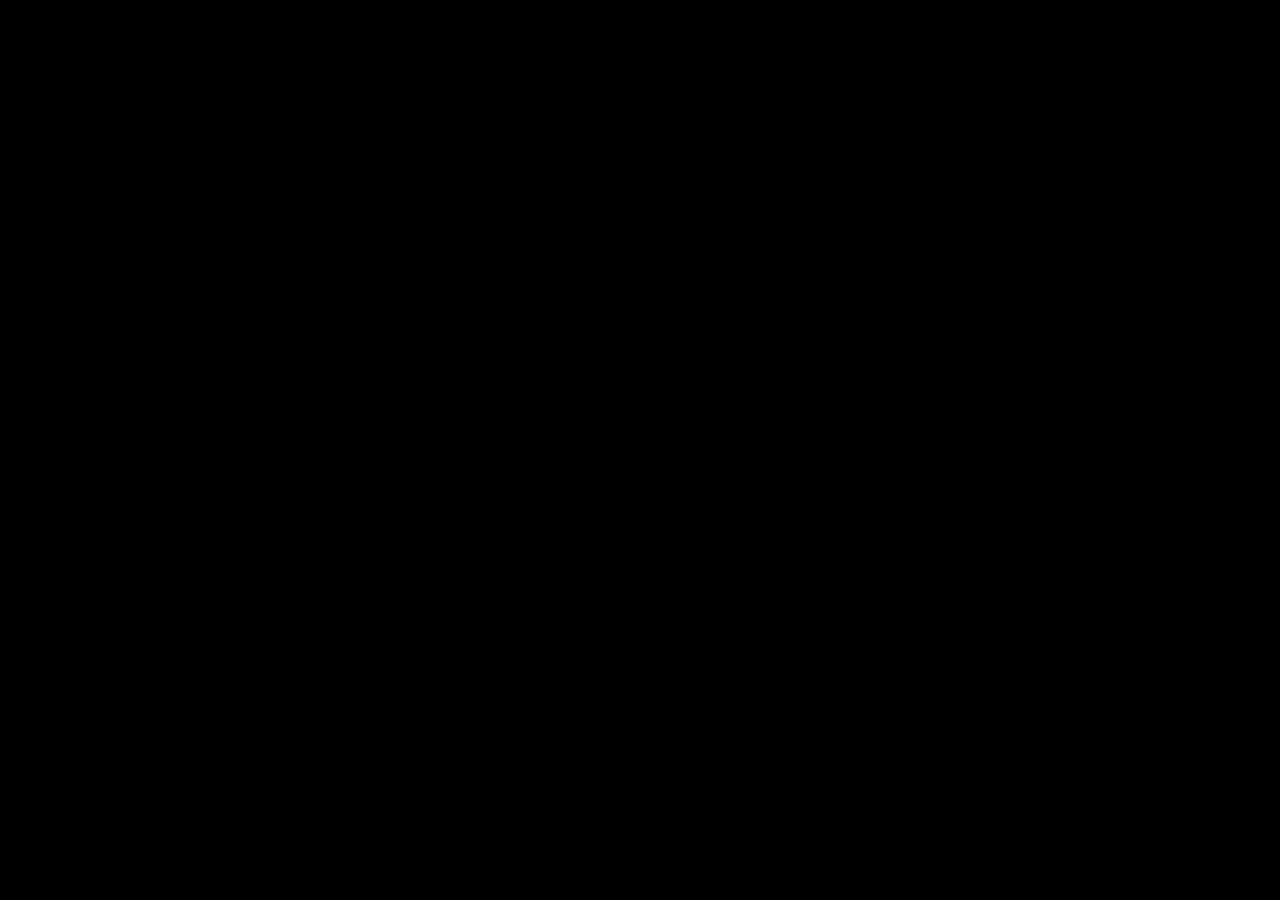
==== index.html @ f2674814 "added index html" ====
<html lang="en"><head>
<meta charset="utf-8">
<title>Lester</title>
<meta name="viewport" content="width=device-width, initial-scale=1.0">
<meta http-equiv="Content-Type" content="text/html;charset=utf-8">
<meta name="keywords" content="Lester Narvasta Ramirez, LSTR, Android, Google">
<meta name="description" content="Lester Narvasta Ramirez, LSTR, Android, Huahlabs.">
<meta name="language" content="es">
<meta name="news_keywords" content="Lester Narvasta Ramirez, LSTR, Android, HuahLabs">
<meta name="robots" content="index,follow">
<meta name="googlebot" content="index, follow">
<meta name="organization" content="Lester Narvasta">
<meta name="author" content="Lester Narvasta Ramirez">
<meta name="locality" content="Huacho, Peru">

<link href="https://fonts.googleapis.com/css?family=Roboto:300,400,700" rel="stylesheet">
<style>
  body {
    margin: 0;            /* Reset default margin */
    background-color: black;
  }
  iframe {
      display: block;       /* iframes are inline by default */
      background: #000;
      border: none;         /* Reset default border */
      height: 100vh;        /* Viewport-relative units */
      width: 100vw;
  }

  .text {
    font-family: 'Roboto', sans-serif;
    font-weight: 500;
    text-align: center;
    color: white;
    background-color: black;
  }

  @media screen and (min-width: 601px) {
    .text-100 {
      font-size: 150px;
    }
    #welcome {
      height: 100vh;
      width: 100vw;
    }
  }

/* If the screen size is 600px wide or less, set the font-size of <div> to 30px */
@media screen and (max-width: 600px) {
  .text-100 {
      font-size: 50px;
  }
  #welcome {
      height: 100vh;
      width: 100vw;
      line-height: 25vw;
  }
}
</style>
</head>
<body>
  <div id="welcome" class="text text-100" style="display: none;">
        <br>
        WELCOME
        <br><br>
        Play the video<br>and enjoy.
        <br><br>
  </div>

  <iframe src="https://www.youtube.com/embed/P7d1H83IcjE?autoplay=1" allow="accelerometer; autoplay; encrypted-media; gyroscope; picture-in-picture" allowfullscreen="allowfullscreen" mozallowfullscreen="mozallowfullscreen" msallowfullscreen="msallowfullscreen" oallowfullscreen="oallowfullscreen" webkitallowfullscreen="webkitallowfullscreen"></iframe>



<!-- javascript
    ================================================== -->
<!-- Placed at the end of the document so the pages load faster -->
<script src="https://ajax.googleapis.com/ajax/libs/jquery/2.1.1/jquery.min.js"></script>
<script>
    $(document).ready(function() {
       window.setTimeout("fadeMyDiv();", 3000); //call fade in 3 seconds
     }
    )

    function fadeMyDiv() {
       $("#welcome").fadeOut('slow');
    }
  </script>

</body></html>
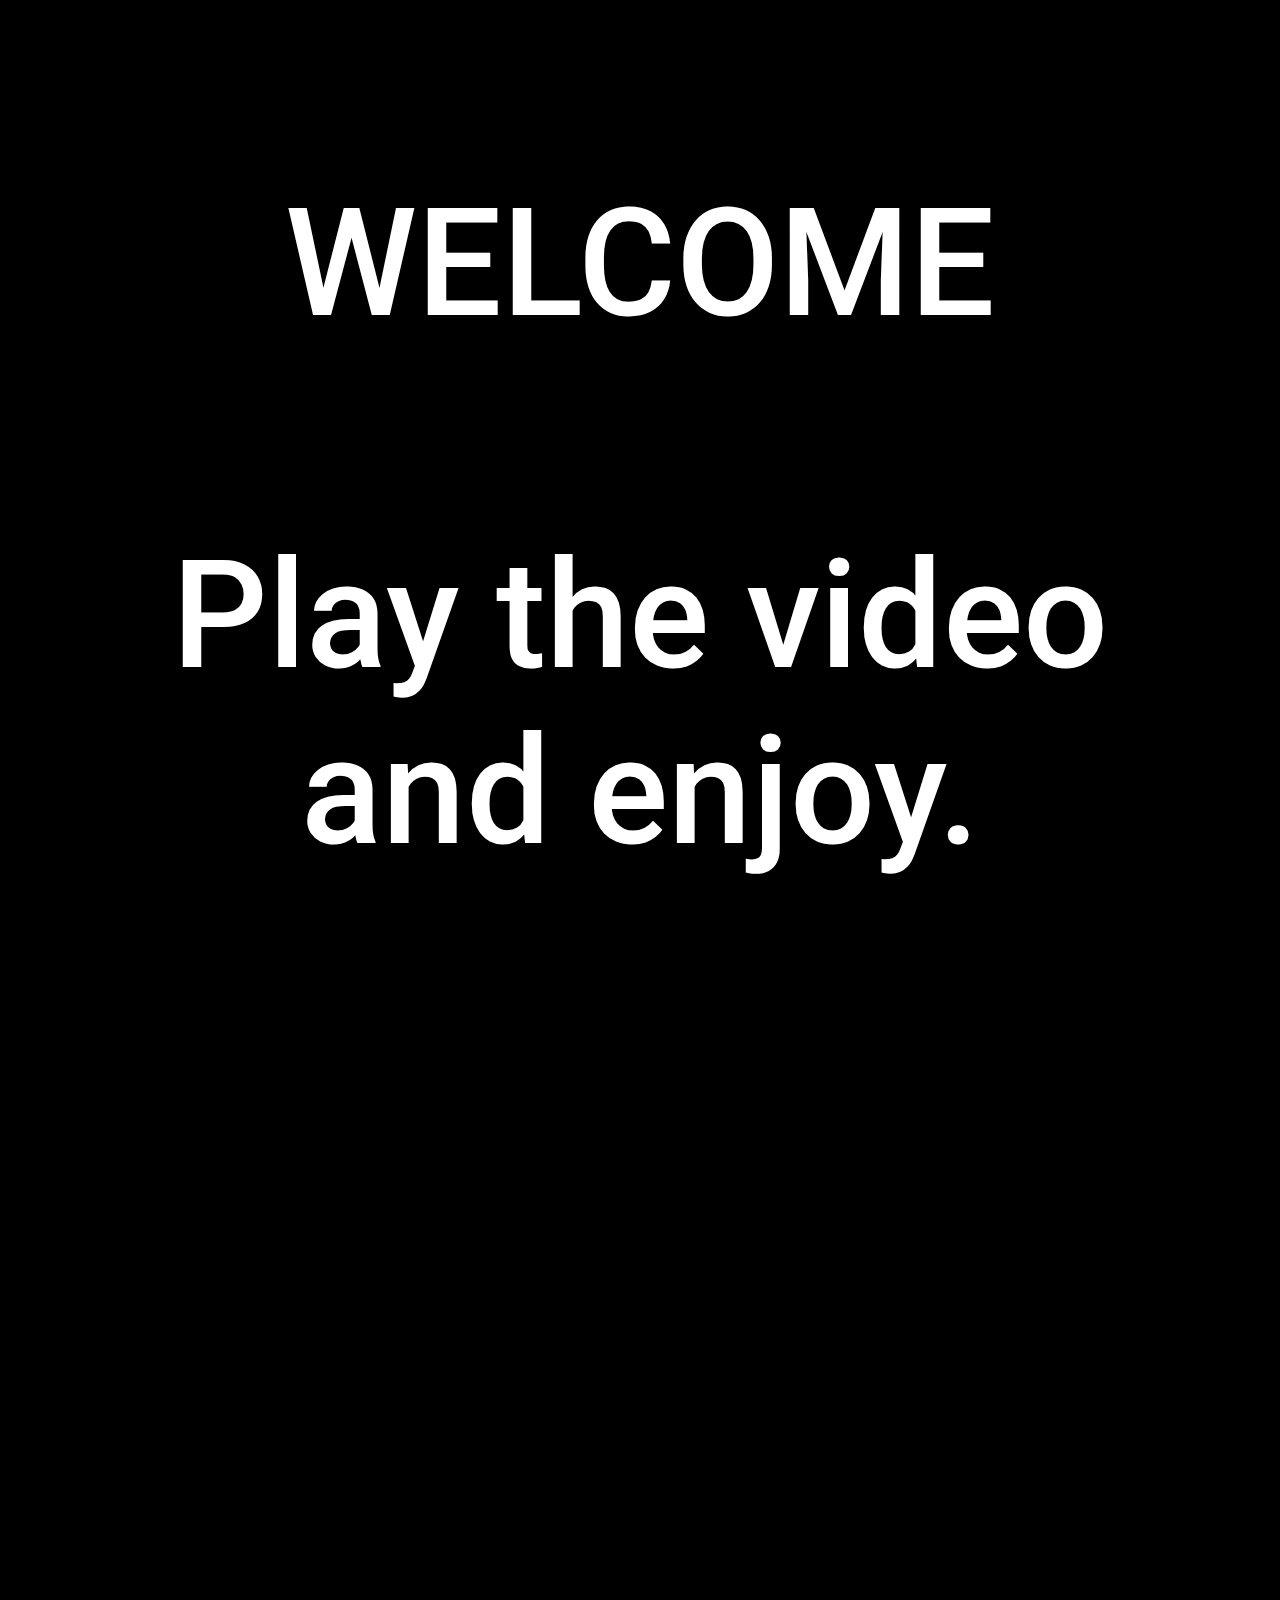
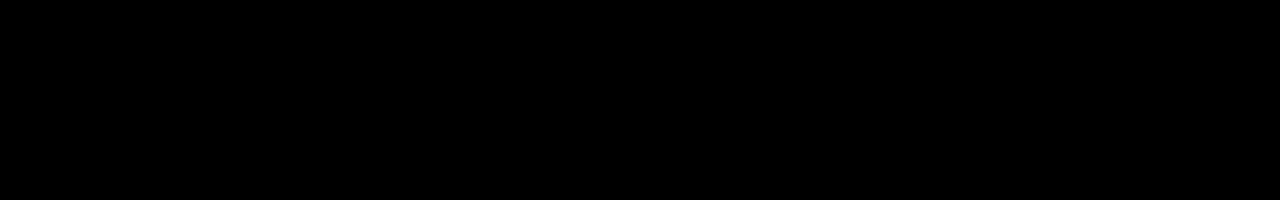
==== commit 97dd414d: "update index" ====
--- a/index.html
+++ b/index.html
@@ -1,7 +1,9 @@
-<html lang="en"><head>
+<!DOCTYPE html>
+<html lang="en">
+<head>
 <meta charset="utf-8">
 <title>Lester</title>
-<meta name="viewport" content="width=device-width, initial-scale=1.0">
+<meta name="viewport" content="width=device-width, initial-scale=1.0" />
 <meta http-equiv="Content-Type" content="text/html;charset=utf-8">
 <meta name="keywords" content="Lester Narvasta Ramirez, LSTR, Android, Google">
 <meta name="description" content="Lester Narvasta Ramirez, LSTR, Android, Huahlabs.">
@@ -59,7 +61,7 @@
 </style>
 </head>
 <body>
-  <div id="welcome" class="text text-100" style="display: none;">
+  <div id="welcome" class="text text-100">
         <br>
         WELCOME
         <br><br>
@@ -67,7 +69,13 @@
         <br><br>
   </div>
 
-  <iframe src="https://www.youtube.com/embed/P7d1H83IcjE?autoplay=1" allow="accelerometer; autoplay; encrypted-media; gyroscope; picture-in-picture" allowfullscreen="allowfullscreen" mozallowfullscreen="mozallowfullscreen" msallowfullscreen="msallowfullscreen" oallowfullscreen="oallowfullscreen" webkitallowfullscreen="webkitallowfullscreen"></iframe>
+  <iframe src="https://www.youtube.com/embed/P7d1H83IcjE?autoplay=1" 
+          allow="accelerometer; autoplay; encrypted-media; gyroscope; picture-in-picture" 
+          allowfullscreen="allowfullscreen" 
+          mozallowfullscreen="mozallowfullscreen" 
+          msallowfullscreen="msallowfullscreen" 
+          oallowfullscreen="oallowfullscreen" 
+          webkitallowfullscreen="webkitallowfullscreen"></iframe>
 
 
 
@@ -85,5 +93,5 @@
        $("#welcome").fadeOut('slow');
     }
   </script>
-
-</body></html>+</body>
+</html>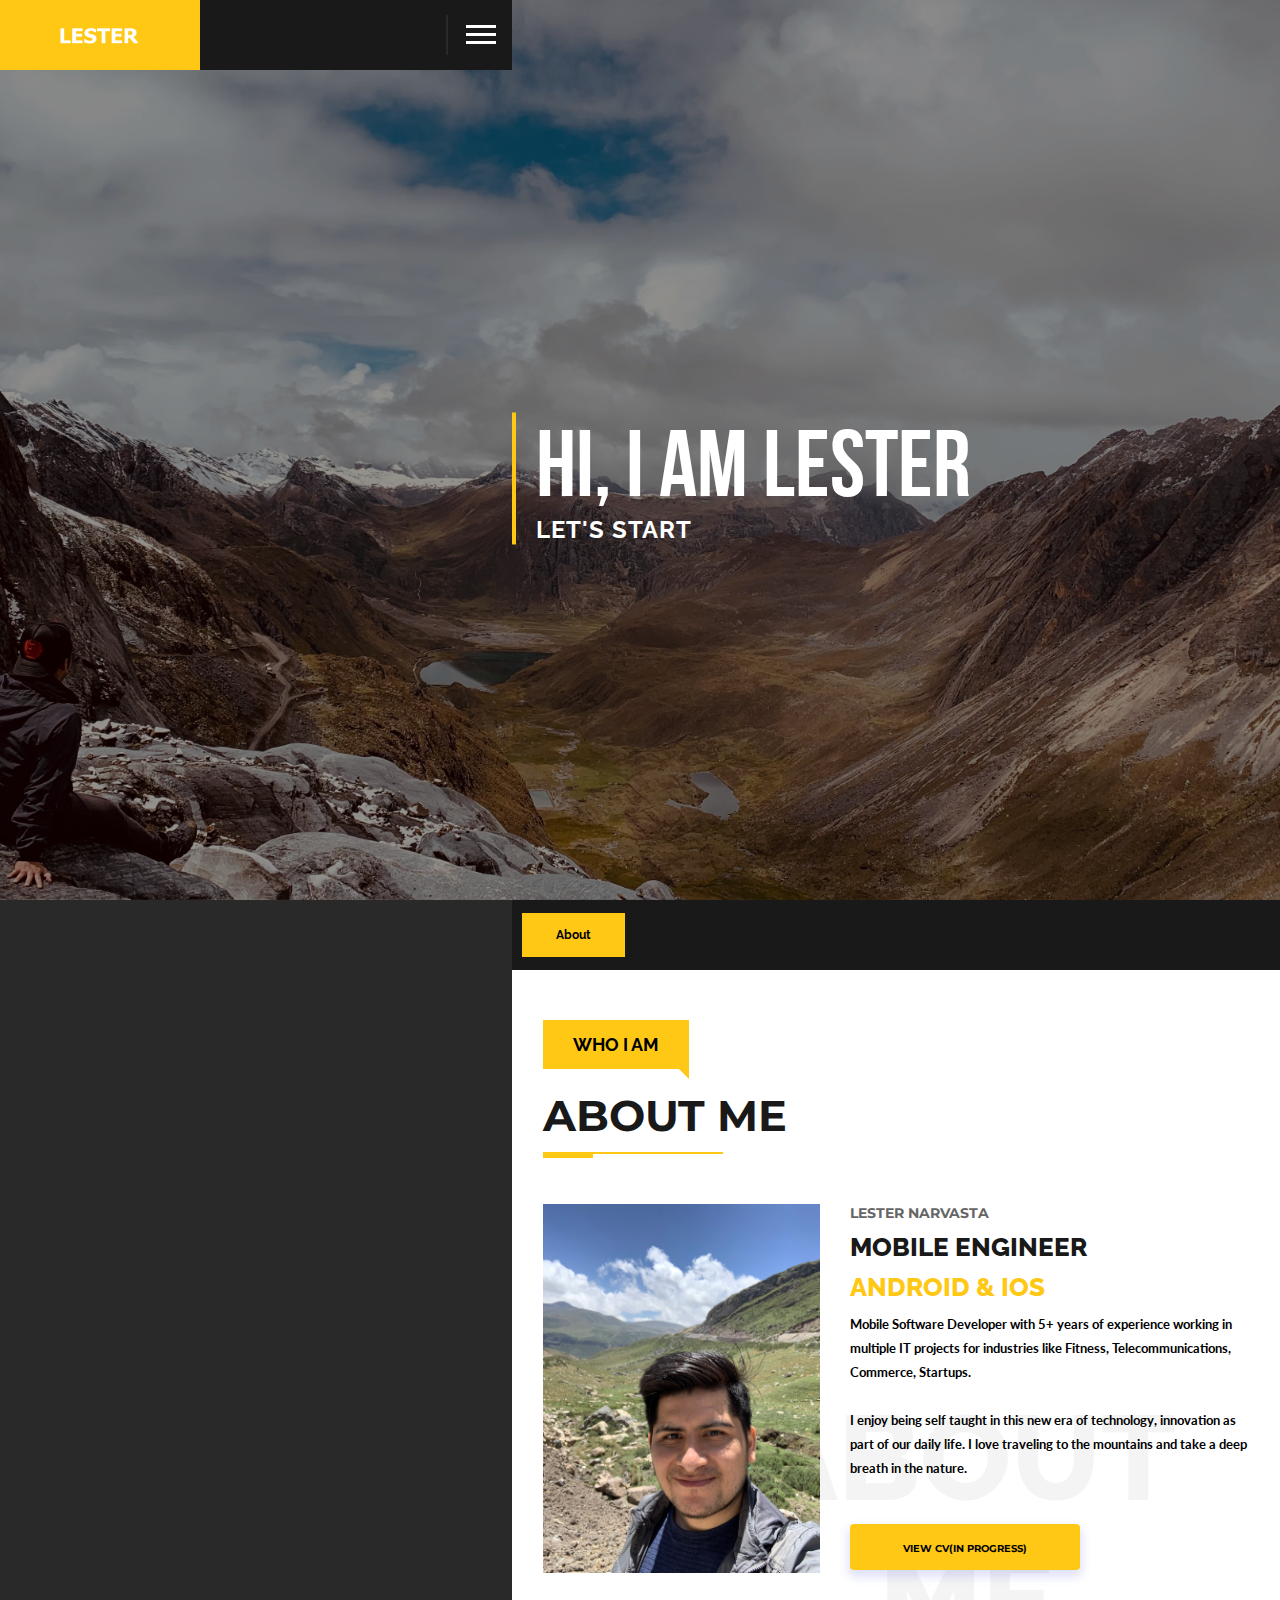
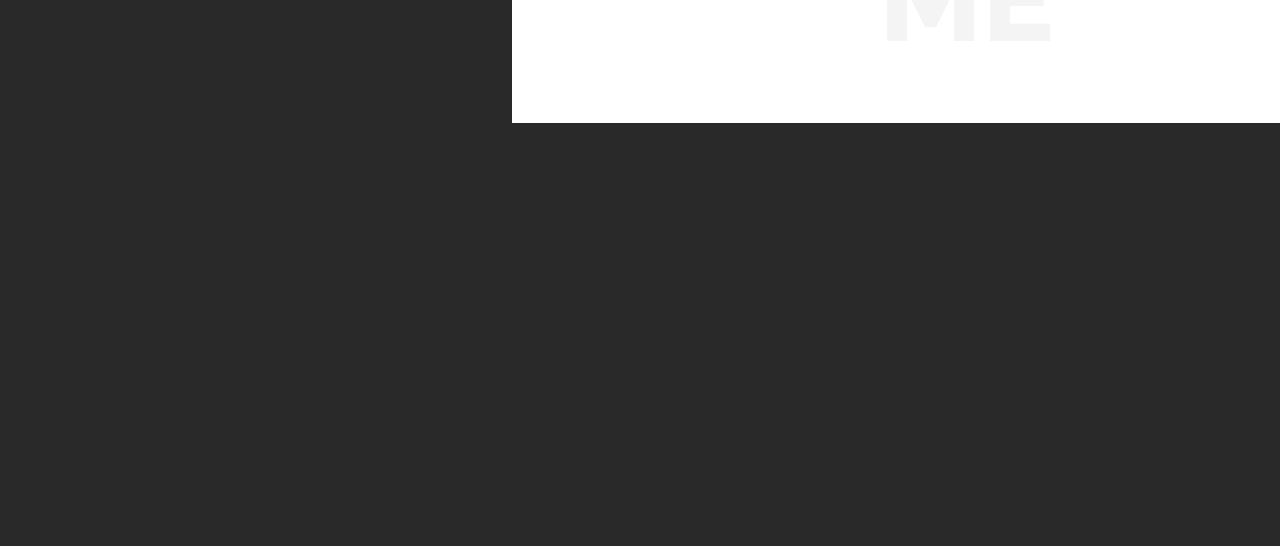
==== commit 4ca00579: "publish a basuc page" ====
--- a/index.html
+++ b/index.html
@@ -1,97 +1,258 @@
 <!DOCTYPE html>
-<html lang="en">
-<head>
-<meta charset="utf-8">
-<title>Lester</title>
-<meta name="viewport" content="width=device-width, initial-scale=1.0" />
-<meta http-equiv="Content-Type" content="text/html;charset=utf-8">
-<meta name="keywords" content="Lester Narvasta Ramirez, LSTR, Android, Google">
-<meta name="description" content="Lester Narvasta Ramirez, LSTR, Android, Huahlabs.">
-<meta name="language" content="es">
-<meta name="news_keywords" content="Lester Narvasta Ramirez, LSTR, Android, HuahLabs">
-<meta name="robots" content="index,follow">
-<meta name="googlebot" content="index, follow">
-<meta name="organization" content="Lester Narvasta">
-<meta name="author" content="Lester Narvasta Ramirez">
-<meta name="locality" content="Huacho, Peru">
+<html lang="en" class="js csstransitions skrollr skrollr-desktop"><head><meta http-equiv="Content-Type" content="text/html; charset=UTF-8">
+        <!--=============== basic  ===============-->
+        
+        <title>.::. Welcome | Lester Narvasta Ramirez</title>
+        <meta name="viewport" content="width=device-width, initial-scale=1.0, minimum-scale=1.0, maximum-scale=1.0, user-scalable=no">
+        <meta name="robots" content="index, follow">
+        <meta name="keywords" content="Lester Narvasta, lesternr, lester, Lester Android, Lester iOS, Lester, Narvasta, UNJFSC, Huacho, LSTR">
+        <meta name="description" content="">
+        <!--=============== css  ===============-->	
+        <link type="text/css" rel="stylesheet" href="./res/reset.css">
+        <link type="text/css" rel="stylesheet" href="./res/plugins.css">
+        <link type="text/css" rel="stylesheet" href="./res/style.css">
+        <link type="text/css" rel="stylesheet" href="./res/color.css">
+        <!--=============== favicons ===============-->
+    </head>
+    <body style="">
+        <!--================= loader start ================-->
+        <div class="loader-holder">
+            <div class="loader-inner loader-vis">
+                <div class="loader" style="display: none;"></div>
+            </div>
+        </div>
+        <!-- loader end -->
+        <!--================= main start ================-->
+        <div id="main" style="opacity: 1;">
+            <!--=============== header ===============-->	
+            <header>
+                <div class="logo-holder"><a href="./index.html"><img src="./res/logo.png" class="respimg" alt=""></a></div>
+                <div class="nav-button">
+                    <span class="nos"></span>
+                    <span class="ncs"></span>
+                    <span class="nbs"></span>
+                </div>
+            </header>
+            <!-- header  end -->
+            <!--=============== wrapper ===============-->	
+            <div id="wrapper">
+                <!--=============== content-holder ===============-->	
+                <div class="content-holder">
+                    <!--=============== navigation ===============-->
+                    <div class="nav-inner isDown">
+                        <div class="nav-decor nav-decor-tl"></div>
+                        <div class="nav-decor nav-decor-br"></div>
+                        <div class="overlay"></div>
+                        <nav style="margin-top: -97.5px;">
+                            <ul>
+                                <li class="subnav">
+                                    <a href="#" class="curpage">Home<i class="fa fa-angle-double-down subnavicon"></i></a>
+                                    <!-- General menu scroll navigation -->
+                                    <ul>
+                                        <li>
+                                            <a href="#sec1" class="custom-scroll-link">About me<i class="fa fa-angle-double-down subnavicon"></i></a>
+                                        </li>
+                                        <!-- TODO Restore this -->
+                                        <!-- <li>
+                                            <a href="#sec2" class="custom-scroll-link">Resume<i class="fa fa-angle-double-down subnavicon"></i></a>
+                                        </li>
+                                        <li>
+                                            <a href="#sec3" class="custom-scroll-link">Services<i class="fa fa-angle-double-down subnavicon"></i></a>
+                                        </li>
+                                        <li>
+                                            <a href="#sec4" class="custom-scroll-link">Skills<i class="fa fa-angle-double-down subnavicon"></i></a>
+                                        </li>
+                                        <li>
+                                            <a href="#sec5" class="custom-scroll-link">Clients<i class="fa fa-angle-double-down subnavicon"></i></a>
+                                        </li> -->
+                                    </ul>
+                                </li>
+                                <!-- <li><a href="#">Work</a></li> -->
+                                <li class="subnav">
+                                    <ul>
+                                        <li>
+                                            <a href="https://www.linkedin.com/in/lester-narvasta-ramirez/">LinkedIn<i class="fa fa-angle-double-down subnavicon"></i></a>
+                                        </li>
+                                        <li>
+                                            <a href="https://github.com/LSTR">GitHub<i class="fa fa-angle-double-down subnavicon"></i></a>
+                                        </li>
+                                        <li>
+                                            <a href="https://twitter.com/LesterNarvasta">Twitter<i class="fa fa-angle-double-down subnavicon"></i></a>
+                                        </li>
+                                    </ul>
+                                    <a href="#">Pages<i class="fa fa-angle-double-down subnavicon"></i></a>
+                                </li>
+                            </ul>
+                        </nav>
+                    </div>
+                    <!-- navigation  end -->
+                    <!--=============== hero-wrapper ===============-->
+                    <div class="hero-wrapper viselem" style="opacity: 1;">
+                        <div class="section-parallax skrollable skrollable-between" data-top-bottom="transform: translateY(450px);" data-bottom-top="transform: translateY(-450px);" style="transform: translateY(-0.244965px);">
+                            <div class="media-container">
+                                <div class="bg" style="background-image:url(images/bg/5.jpg)"></div>
+                                <div class="overlay"></div>
+                            </div>
+                            <div class="hero-title">
+                                <div class="hero-wrap skrollable skrollable-between" data-top-bottom="transform: translateY(-150px);" data-bottom-top="transform: translateY(150px);" style="transform: translateY(5.57674px);">
+                                    <h3>Hi, I am Lester</h3>
+                                    <div class="clearfix"></div>
+                                    <h4><a href="#" class="custom-scroll-link">Let's start</a></h4>
+                                </div>
+                            </div>
+                        </div>
+                    </div>
+                    <!-- hero-wrapper  end -->
+                    <!--=============== fixed-column ===============-->	
+                    <div class="fixed-column viselem" style="opacity: 1;">
+                        <!-- animation background -->
+                        <div class="bg-wrapper">
+                            <div class="bg bg-scroll" style="background-image: url(&quot;images/bg/long/6.jpg&quot;);"></div>
+                            <div class="overlay"></div>
+                            <div class="bg-title"><span>about me</span></div>
+                        </div>
+                    </div>
+                    <!-- fixed-column end -->
+                    <!--=============== wrapper-inner  ===============-->
+                    <div class="wrapper-inner home-wrap viselem" style="opacity: 1;">
+                        <!-- scroll page navigation -->
+                        <div class="scroll-nav-holder" style="z-index: 1000;">
+                            <nav class="scroll-nav">
+                                <ul>
+                                    <li><a class="scroll-link fbgs act-link" href="#sec1" data-bgscr="images/bg/long/6.jpg" data-bgtex="about me"><span>About</span></a></li>
+                                    <!-- <li><a class="scroll-link" href="#sec2" data-bgscr="images/bg/long/12.jpg" data-bgtex="my resume"><span>Resume</span></a></li> -->
+                                    <!-- <li><a class="scroll-link" href="#sec3" data-bgscr="images/bg/long/7.jpg" data-bgtex="my services"><span>Services</span></a></li> -->
+                                    <!-- <li><a class="scroll-link" href="#sec4" data-bgscr="images/bg/long/8.jpg" data-bgtex="my skills"><span>Skills</span></a></li> -->
+                                    <!-- <li><a class="scroll-link" href="#sec5" data-bgscr="images/bg/long/9.jpg" data-bgtex="my clients"><span>Clients</span></a></li> -->
+                                </ul>
+                            </nav>
+                        </div><div></div>
+                        <!-- scroll page navigation end -->
+                        <!--=============== content ===============-->	
+                        <div class="content">
+                            <!-- section about -->
+                            <section id="sec1">
+                                <!-- container -->
+                                <div class="container">
+                                    <div class="section-title">
+                                        <div class="sect-subtitle skrollable skrollable-before" data-top-bottom="transform: translateY(-300px);" data-bottom-top="transform: translateY(300px);" style="transform: translateY(300px);"><span style="font-size: 120px;">About me</span></div>
+                                        <h3>Who i am </h3>
+                                        <h2>About me</h2>
+                                        <div class="st-separator"></div>
+                                    </div>
+                                    <div class="row">
+                                        <div class="col-md-5">
+                                            <div class="about-iamge">
+                                                <img src="./images/about.jpg" alt="" class="respimg">
+                                            </div>
+                                        </div>
+                                        <div class="col-md-7 align-text">
+                                            <h4 class="text-subtitle">Lester Narvasta</h4>
+                                            <h3 class="text-title">Mobile Engineer</h3>
+                                            <h3 class="text-title"><span>Android &amp; iOS</span></h3>
+                                            <div class="clearfix"></div>
+                                            <p>Mobile Software Developer with 5+ years of experience working in multiple IT projects for industries like Fitness, Telecommunications, Commerce, Startups.
+                                                <br><br>
+                                                I enjoy being self taught in this new era of technology, innovation as part of our daily life. I love traveling to the mountains and take a deep breath in the nature.
+                                                <br><br>
 
-<link href="https://fonts.googleapis.com/css?family=Roboto:300,400,700" rel="stylesheet">
-<style>
-  body {
-    margin: 0;            /* Reset default margin */
-    background-color: black;
-  }
-  iframe {
-      display: block;       /* iframes are inline by default */
-      background: #000;
-      border: none;         /* Reset default border */
-      height: 100vh;        /* Viewport-relative units */
-      width: 100vw;
-  }
+                                            </p>
+                                            <a href="#" class="btn hide-icon"><i class="fa fa-angle-right"></i><span>View  CV(In progress)</span></a>	
+                                        </div>
+                                    </div>
+                                </div>
+                                <!-- container end  -->
+                            </section>
+                            <!-- section end -->
 
-  .text {
-    font-family: 'Roboto', sans-serif;
-    font-weight: 500;
-    text-align: center;
-    color: white;
-    background-color: black;
-  }
+                            
+                            
+                            <!--=============== TODO Restore this below ===============-->	
+                            <!--=============== TODO Restore this below ===============-->	
+                            <!--=============== TODO Restore this below ===============-->	
+                            <!--=============== TODO Restore this below ===============-->	
+                            <!--=============== TODO Restore this below ===============-->	
 
-  @media screen and (min-width: 601px) {
-    .text-100 {
-      font-size: 150px;
-    }
-    #welcome {
-      height: 100vh;
-      width: 100vw;
-    }
-  }
-
-/* If the screen size is 600px wide or less, set the font-size of <div> to 30px */
-@media screen and (max-width: 600px) {
-  .text-100 {
-      font-size: 50px;
-  }
-  #welcome {
-      height: 100vh;
-      width: 100vw;
-      line-height: 25vw;
-  }
-}
-</style>
-</head>
-<body>
-  <div id="welcome" class="text text-100">
-        <br>
-        WELCOME
-        <br><br>
-        Play the video<br>and enjoy.
-        <br><br>
-  </div>
-
-  <iframe src="https://www.youtube.com/embed/P7d1H83IcjE?autoplay=1" 
-          allow="accelerometer; autoplay; encrypted-media; gyroscope; picture-in-picture" 
-          allowfullscreen="allowfullscreen" 
-          mozallowfullscreen="mozallowfullscreen" 
-          msallowfullscreen="msallowfullscreen" 
-          oallowfullscreen="oallowfullscreen" 
-          webkitallowfullscreen="webkitallowfullscreen"></iframe>
-
-
-
-<!-- javascript
-    ================================================== -->
-<!-- Placed at the end of the document so the pages load faster -->
-<script src="https://ajax.googleapis.com/ajax/libs/jquery/2.1.1/jquery.min.js"></script>
-<script>
-    $(document).ready(function() {
-       window.setTimeout("fadeMyDiv();", 3000); //call fade in 3 seconds
-     }
-    )
-
-    function fadeMyDiv() {
-       $("#welcome").fadeOut('slow');
-    }
-  </script>
-</body>
-</html>+                            <!-- section facts -->
+                            
+                            
+                            <!--=============== TODO Restore this above ===============-->	
+                            <!--=============== TODO Restore this above ===============-->	
+                            <!--=============== TODO Restore this above ===============-->	
+                            <!--=============== TODO Restore this above ===============-->	
+                            <!--=============== TODO Restore this above ===============-->	
+                        </div>
+                        <!-- content end  -->
+                    </div>
+                    <!-- wrapper-inner end  -->
+                    <!-- ================footer ==================== -->
+                    <div class="height-emulator" style="height: 402px;"></div>
+                    <footer class="viselem" style="opacity: 1;">
+                        <div class="container">
+                            <div class="row">
+                                <div class="col-md-4">
+                                    <!-- footer social -->
+                                    <div class="footer-info">
+                                        <h4>Find me</h4>
+                                        <div class="footer-social">
+                                            <ul>
+                                                <li><a href="https://twitter.com/LesterNarvasta" target="_blank"><i class="fa fa-twitter"></i></a></li>
+                                                <li><a href="https://www.linkedin.com/in/lester-narvasta-ramirez/" target="_blank"><i class="fa fa-instagram"></i></a></li>
+                                                <li><a href="https://github.com/LSTR" target="_blank"><i class="fa fa-pinterest"></i></a></li>
+                                            </ul>
+                                        </div>
+                                    </div>
+                                </div>
+                                <div class="col-md-4">
+                                    <!-- footer contacts -->
+                                    <div class="footer-info">
+                                        <h4>Contact info</h4>
+                                        <ul class="footer-contacts">
+                                            <li><a> <i class="fa fa-phone"></i> +51 9********</a></li>
+                                            <li><a><i class="fa fa-motorcycle"></i> Lima, Perú</a></li>
+                                            <li><a><i class="fa fa-envelope-o"></i> lesnr_277@hotmail.com</a></li>
+                                        </ul>
+                                    </div>
+                                </div>
+                                <div class="col-md-4">
+                                    <!-- titter -->
+                                    <!-- <div class="footer-info">
+                                        <h4>My twitter</h4>
+                                        <div class="twitter-holder">
+                                            <div class="twitts">
+                                                <div class="twitter-feed">
+                                                    <div id="twitter-feed"><ul class="tweet_list twitter-slider owl-carousel owl-theme owl-loaded"><div class="owl-stage-outer"><div class="owl-stage" style="transform: translate3d(0px, 0px, 0px); transition: all 0s ease 0s; width: 1119.97px;"><div class="owl-item active" style="width: 279.992px; margin-right: 0px;"><li class="tweet_first tweet_odd item"><span class="tweet_time"><a href="http://twitter.com/katokli3mmm/status/1491788591160119298" title="view tweet on twitter">about 58 days ago</a></span> <span class="tweet_join">i was looking at</span> <span class="tweet_text"><a href="https://themeforest.net/item/trion-portfolio-wordpress-theme/34856529">themeforest.net/item/trion-por…</a></span></li></div><div class="owl-item" style="width: 279.992px; margin-right: 0px;"><li class="tweet_even item"><span class="tweet_time"><a href="http://twitter.com/katokli3mmm/status/1479024452331573254" title="view tweet on twitter">about 93 days ago</a></span> <span class="tweet_join">i was looking at</span> <span class="tweet_text"><a href="https://themeforest.net/item/gmag-blog-news-magazine-template/35377760">themeforest.net/item/gmag-blog…</a>
+<a href="https://themeforest.img.customer.envatousercontent.com/files/370743494/01_preview.__large_preview.jpg?auto=compress%2Cformat&amp;q=80&amp;fit=crop&amp;crop=top&amp;max-h=8000&amp;max-w=590&amp;s=839ddb2f07d243994d52f4231fbbf977">…st.img.customer.envatousercontent.com/files/37074349…</a></span></li></div><div class="owl-item" style="width: 279.992px; margin-right: 0px;"><li class="tweet_odd item"><span class="tweet_time"><a href="http://twitter.com/katokli3mmm/status/1456656623485833230" title="view tweet on twitter">about 155 days ago</a></span> <span class="tweet_join">i was looking at</span> <span class="tweet_text"><a href="https://themeforest.net/item/theroof-construction-and-architecture-wordpress-theme/33799907">themeforest.net/item/theroof-c…</a> <a href="https://twitter.com/katokli3mmm/status/1456656623485833230/photo/1">pic.twitter.com/xHUEOzcWwQ</a></span></li></div><div class="owl-item" style="width: 279.992px; margin-right: 0px;"><li class="tweet_even item"><span class="tweet_time"><a href="http://twitter.com/katokli3mmm/status/1455884549766922242" title="view tweet on twitter">about 157 days ago</a></span> <span class="tweet_join">i was looking at</span> <span class="tweet_text"><a href="https://themeforest.net/item/homeradar-directory-listing-real-estate-template/34468342">themeforest.net/item/homeradar…</a> <a href="https://twitter.com/katokli3mmm/status/1455884549766922242/photo/1">pic.twitter.com/3B53UlskZG</a></span></li></div></div></div><div class="owl-controls"><div class="owl-nav"><div class="owl-prev" style="display: none;">prev</div><div class="owl-next" style="display: none;">next</div></div><div class="owl-dots" style=""><div class="owl-dot active"><span></span></div><div class="owl-dot"><span></span></div><div class="owl-dot"><span></span></div><div class="owl-dot"><span></span></div></div></div></ul></div>
+                                                </div>
+                                            </div>
+                                            <div class="customNavigation">
+                                                <a class="prev-slide transition"><i class="fa fa-long-arrow-left"></i></a>
+                                                <a class="next-slide transition"><i class="fa fa-long-arrow-right"></i></a>
+                                            </div>
+                                        </div>
+                                    </div> -->
+                                </div>
+                            </div>
+                        </div>
+                        <!--to top / privacy policy-->
+                        <div class="to-top-holder">
+                            <div class="container">
+                                <p style="color: black;"> <span> © BioNick 2015 . </span> All rights reserved.</p>
+                                <p><span> This site is in progress</span></p>
+                                <div class="to-top"> <i class="fa fa-angle-double-up"></i></div>
+                            </div>
+                        </div>
+                    </footer>
+                    <!-- footer end -->
+                </div>
+                <!-- content-holder end -->
+            </div>
+            <!-- wrapper end -->
+        </div>
+        <!-- Main end -->
+        <!--=============== scripts  ===============-->
+        <script type="text/javascript" src="./res/jquery.min.js"></script>
+        <script type="text/javascript" src="./res/plugins.js"></script>
+        <script type="text/javascript" src="./res/scripts.js"></script>
+    
+</body></html>--- a/res/style.css
+++ b/res/style.css
@@ -0,0 +1,2610 @@
+@charset "utf-8";
+/*======================================
+
+ [ -Main Stylesheet-
+  Theme: Bionick
+  Version: 1.4
+  Last change: 19/02/2019 ]
+  	+++Fonts +++
+	++++General Styles++++
+	++++Typography ++++
+	++++Page preload ++++
+	++++Content Styles ++++
+	++++Loader ++++
+	++++Header ++++
+	++++Navigation ++++
+	++++Home  ++++
+	++++Section title+++++
+	++++Button +++++
+	++++Slider / Carousel++++
+	++++Facts ++++
+	++++Resume ++++
+	++++Services ++++
+	++++Skills  ++++
+	++++Testimonials ++++
+	++++Footer ++++
+	++++Twitter ++++
+	++++Portfolio ++++
+	++++Share ++++
+	++++Contacts ++++
+	++++Blog ++++
+	++++Responsive ++++
+*/
+/*-------------Import fonts ---------------------------------------*/
+@import url(http://fonts.googleapis.com/css?family=Lato:400,700,900|Raleway:400,800,900,600,700,500|Montserrat:400,700);
+@font-face {
+    font-family: 'bebas_neuebold';
+    src: url('../fonts/bebasneue_bold-webfont.eot');
+    src: url('../fonts/bebasneue_bold-webfont.eot?#iefix') format('embedded-opentype'),
+         url('../fonts/bebasneue_bold-webfont.woff2') format('woff2'),
+         url('../fonts/bebasneue_bold-webfont.woff') format('woff'),
+         url('../fonts/bebasneue_bold-webfont.ttf') format('truetype'),
+         url('../fonts/bebasneue_bold-webfont.svg#bebas_neuebold') format('svg');
+    font-weight: normal;
+    font-style: normal;
+
+}
+/*-------------General Style---------------------------------------*/
+html{
+	overflow-x:hidden !important;
+	height:100%;
+}
+body{
+	margin: 0;
+	padding: 0;
+	font-family: 'Raleway', sans-serif;
+	font-weight: 400;
+	font-size: 12px;
+	color: #000;
+	background:#292929;
+	height:100%;
+	text-align:center;
+}
+@-o-viewport {width: device-width;}
+@-ms-viewport {width: device-width;}
+@viewport {width: device-width;}
+/*--------------Typography--------------------------------------*/
+h1 {
+	font-size: 4.46666666667em;
+	text-transform: uppercase;
+	font-weight: 400;
+	line-height: 1.17em;
+}
+h2 {
+	font-size: 3.2em;
+	font-weight: 300;
+}
+h3 {
+	font-size: 1em;
+}
+h4 {
+	font-size: 0.9em;
+	font-weight: 200;
+}
+h5 {
+	font-size: 0.8em;
+	font-weight: 200;
+}
+h6 {
+	font-size: 0.6em;
+	font-weight: 200;
+}
+p {
+	text-align:left;
+	font-size:13px;
+	line-height:24px;
+	padding-bottom:10px;
+	font-family: 'Lato', sans-serif;
+	font-weight: 700;
+}
+blockquote {
+	float:left;
+	padding: 10px 20px;
+	margin: 0 0 20px;
+	font-size: 17.5px;
+	border-left: 15px solid #eee;
+}
+blockquote p {
+	font-family: Georgia, "Times New Roman", Times, serif;
+	font-style:italic;
+	color:#494949;
+}
+/* ---------Content Styles--------------------------------------*/
+#main{
+	height:100%;
+	width:100%;
+	position:absolute;
+	top:0;
+	left:0;
+	z-index:2;
+	opacity:0;
+}
+#wrapper{
+	height:100%;
+	margin-left:0;
+	vertical-align:top;
+	position: absolute;
+	left:0;
+	top:0;
+	right:0;
+	z-index:2;
+	width:100%;
+}
+.content-holder{
+	vertical-align: top;
+	position: absolute;
+	left:0;
+	top: 0;
+	right: 0;
+	z-index: 2;
+	height: 100%;
+    transition: all 300ms linear;
+}
+.scale-bg2{
+	opacity:0;
+}
+.container{
+	max-width: 900px;
+	width:92%;
+	margin:0 auto;
+	position: relative;
+	z-index:2;
+}
+.content {
+	width:100%;
+	position:relative;
+	z-index:2;
+	float:left;
+	height:100%;
+}
+.full-height {
+	height:100%;
+}
+.wrapper-inner {
+	float:right;
+	width:60%;
+	position:relative;
+	background:#fff;
+	padding:150px 0 100px;
+	z-index:4;
+	opacity:0;
+}
+.home-wrap {
+	padding-top:0;
+}
+.folio-wrap {
+	padding:70px 0 0 0;
+	background:#292929;
+}
+.no-padding {
+	padding:0 !important;
+}
+.full-width-wrap {
+	width:100%;
+	padding-top:70px !important;
+}
+.full-width-wrap:before {
+	content:'';
+	position:absolute;
+	right:0;
+	width:70%;
+	background:#191919;
+	top:-70px;
+	height:70px;
+}
+.bg {
+	position:absolute;
+	top:0;
+	left:0;
+	width:100%;
+	height:100%;
+	background-size: cover;
+	background-attachment: scroll  ;
+	background-position: center  ;
+	background-repeat:repeat;
+	background-origin: content-box;
+}
+.full-height-parallax {
+	position: absolute;
+	top:0;
+	left:0;
+	width:100%;
+	height:100%;
+	overflow:hidden;
+	z-index:2;
+}
+.respimg {
+	width:100%;
+	height:auto;
+}
+.overlay {
+	position:absolute;
+	top:0;
+	left:0;
+	width:100%;
+	height:100%;
+	background:#000;
+	opacity:0.2;
+}
+section {
+	float:left;
+	width:100%;
+	position:relative;
+	padding:50px 0;
+}
+.align-text {
+	text-align:left;
+}
+.section-parallax {
+	position:absolute;
+	top:0;
+	left:0;
+	width:100%;
+	height:100%;
+}
+.no-border {
+	border:none !important;
+}
+/*------ Fixed column-------------------------------------------------*/
+.fixed-column {
+	position:fixed;
+	top:0;
+	left:0;
+	width:40%;
+	height:100%;
+	z-index:3;
+	opacity:0;
+	-webkit-transform: translate3d(0,0,0);
+}
+.fixed-column .overlay {
+	opacity:0.3;
+}
+.bg-wrapper  {
+	position:absolute;
+	top:0;
+	left:0;
+	width:100%;
+	height:100%;
+	transition: all 0.4s  ease-in-out;
+}
+.chbg {
+	opacity:0.5;
+}
+.bg-wrapper:before  , .bg-wrapper:after{
+	content:'';
+	position:absolute;
+	bottom:50px;
+	left:50px;
+	z-index:2;
+	background:rgba(255,255,255,0.51);
+}
+.bg-wrapper:before {
+	width:10px;
+	height:70%;
+}
+.bg-wrapper:after {
+	width:70%;
+	height:10px;
+	margin-left:10px;
+}
+.bg-title {
+	position:absolute;
+	bottom:90px;
+	left:90px;
+	font-size:90px;
+	text-align:left;
+}
+.bg-title span {
+	float:left;
+	line-height:90px;
+	max-width:250px;
+	color:rgba(255,255,255,0.91);
+	font-weight:800;
+	text-transform:uppercase;
+	font-family: 'bebas_neuebold';
+}
+.bg-title:before {
+	content:'';
+	position:absolute;
+	bottom:-9px;
+	left:0;
+	width:100%;
+	height:4px;
+}
+/*------ Header-------------------------------------------------*/
+header {
+	position:fixed;
+	top:0;
+	left:0;
+	width:40%;
+	height:70px;
+	background:#191919;
+	z-index:10;
+	-webkit-transform: translate3d(0,0,0);
+}
+.logo-holder {
+	float:left;
+	max-width:200px;
+	height:70px;
+	position:relative;
+	padding:0 30px;
+	line-height:70px;
+}
+/*------ loader-------------------------------------------------*/
+ .loader-holder {
+	 position:fixed;
+	 width:50px;
+	 height:50px;
+	 top:50%;
+	 left:50%;
+	 margin-top:-20px;
+	 margin-left:-20px;
+	 z-index:150;
+}
+.loader-inner {
+	top:0;
+	left:0;
+	position:absolute;
+  	width: 50px;
+  	height: 50px;
+  	z-index:20;
+	transition: all 0.4s  ease-in-out;
+}
+.loader {
+	float:left;
+	width: 50px;
+	height: 50px;
+	border-left:10px solid #191919;
+	-webkit-animation: load8 1.1s infinite linear;
+	animation: load8 1.1s infinite linear;
+}
+.loader , .loader:after {
+	border-radius: 50%;
+	width: 40px;
+	height: 40px;
+}
+@keyframes load8 {
+  0% {
+    -webkit-transform: rotate(0deg);
+    transform: rotate(0deg);
+  }
+  100% {
+    -webkit-transform: rotate(360deg);
+    transform: rotate(360deg);
+  }
+}
+/* ---------Navigation--------------------------------------*/
+.nav-inner {
+	position:fixed;
+	top:0;
+	left:0;
+	width:40%;
+	height:100%;
+	z-index:9;
+	visibility: hidden;
+	transition: all 0.4s ease-in-out;
+	transform: perspective(200px) rotateX(-15deg) scale(0.75);
+	opacity:0;
+}
+.nav-inner:before {
+	content:'';
+	position:absolute;
+	width:60%;
+	height:2px;
+	left:20%;
+	top:50%;
+	z-index:2;
+	opacity:0.3;
+	transform: rotate(-45deg);
+}
+.nav-inner.menhov:before {
+	transform: rotate(45deg);
+}
+.vismen {
+	visibility: visible;
+	transform: perspective(200px) rotateX(0deg) scale(1.0);
+	opacity:1;
+}
+.nav-inner .overlay {
+	opacity:0.8;
+}
+.nav-inner nav {
+	width:100%;
+	float:left;
+	position:relative;
+	top:50%;
+	-webkit-transform: translate3d(0,0,0);
+}
+.nav-inner nav li {
+	float:left;
+	width:100%;
+	padding:5px 0;
+	position:relative;
+}
+.nav-inner nav li:before {
+	content:'';
+	position:absolute;
+	top:0;
+	left:0;
+	width:100%;
+	height:100%;
+	background:rgba(255,255,255,0.51);
+	opacity:0;
+}
+.nav-inner nav li a {
+	color:#fff;
+	font-size:24px;
+	text-transform:uppercase;
+	font-family: 'Montserrat', sans-serif;
+	position:relative;
+	font-weight: 800;
+}
+.nav-inner nav li a  , .nav-inner nav li:before  , .nav-inner:before , .nav-inner nav li.subnav a i.subnavicon   {
+    transition: all 200ms linear;
+}
+.nav-inner nav li:hover:before {
+ 	opacity:1;
+}
+.nav-inner nav li.subnav a i.subnavicon {
+	position:absolute;
+	bottom:6px;
+	right:-100%;
+	z-index:5;
+	color:#fff;
+	font-size:12px;
+}
+.nav-inner nav li.subnav:hover i.subnavicon {
+	transform: rotate(90deg);
+}
+.nav-inner nav li.subnav ul li a i.subnavicon {
+	display:none;
+}
+.scroll-nav-holder {
+	float:right;
+	width:100%;
+	line-height:70px;
+	background:#191919;
+	position:relative;
+	z-index:6;
+	top:0
+}
+.scroll-nav {
+	float:left;
+	margin-left:10px;
+}
+.scroll-nav li {
+	float:left;
+}
+.scroll-nav li a {
+	padding:15px 34px;
+	background:#292929;
+	color:#fff;
+	position:relative;
+	overflow:hidden;
+	font-weight: 700;
+}
+.scroll-nav li a span {
+	position:relative;
+	z-index:2;
+}
+.scroll-nav li a:before , .nav-button span:before {
+	content:'';
+	position:absolute;
+	top:0;
+	left:0;
+	height:100%;
+	width:0;
+	z-index:1;
+	transition: all 0.2s ease-in-out;
+}
+.scroll-nav li a.act-link:before  , .nav-button:hover span:before{
+	width:100%;
+}
+.scroll-nav li a.act-link{
+	color:#000;
+}
+.scroll-nav li a.act-link:hover {
+	color:#fff;
+}
+.nav-inner nav li ul li a {
+	font-size:14px;
+}
+.nav-inner nav li.subnav:hover:before {
+	display:none;
+}
+.nav-inner nav li ul {
+	display:none;
+}
+.nav-button{
+	position:absolute;
+	top:25px;
+	right:16px;
+	z-index:21;
+	width: 30px;
+	height:40px;
+	line-height:40px;
+	cursor:pointer;
+	font-size:24px;
+}
+.nav-button:before {
+	content:'';
+	position:absolute;
+	top:-10px;
+	left:-20px;
+	background:#292929;
+	width:2px;
+	height:100%;
+}
+.nav-button span{
+	width:100%;
+	float:left;
+	margin-bottom:5px;
+	height:3px;
+	background:#fff;
+	position:relative;
+	transition: all 0.2s ease-in-out;
+}
+.nav-button.cmenu .nbs{
+	opacity:0;
+}
+.nav-button.cmenu .nos  {
+	transform: rotate(-45deg);
+	margin-bottom:0;
+	top:9px;
+}
+.nav-button.cmenu .ncs{
+	transform: rotate(45deg);
+	margin-bottom:0;
+	top:6px;
+}
+.nav-decor {
+	position:absolute;
+	z-index:2;
+	width:50px;
+	height:50px;
+}
+.nav-decor:before , .nav-decor:after {
+	content:'';
+	position:absolute;
+	background:rgba(255,255,255,0.51);
+}
+.nav-decor-tl {
+	left:50px;
+	top:100px;
+}
+.nav-decor-tl:before , .nav-decor-tl:after {
+	left:0;
+	top:0;
+}
+.nav-decor-tl:before{
+	height:2px;
+	width:50px;
+	left:2px;
+}
+.nav-decor-tl:after{
+	height:50px;
+	width:2px;
+}
+.nav-decor-br {
+	right:50px;
+	bottom:50px;
+}
+.nav-decor-br:before , .nav-decor-br:after {
+	right:0;
+	bottom:0;
+}
+.nav-decor-br:before{
+	height:2px;
+	width:50px;
+	right:2px;
+}
+.nav-decor-br:after{
+	height:50px;
+	width:2px;
+}
+/* ---------Home--------------------------------------*/
+.fixed-wrap {
+	-webkit-transform: translate3d(0,0,0);
+}
+.fwslider-holder , .slideshow-wrap {
+	position:absolute;
+	top:0;
+	left:0;
+	width:100%;
+	height:100%;
+	background:#292929;
+}
+.fw-in {
+	 padding-top:70px;
+}
+.fwslider {
+	float:left;
+	width:100%;
+	height:100%;
+	position:relative;
+}
+.hero-title {
+	position:relative;
+	width:100%;
+	padding-left:40%;
+	float:left;
+	top:45%;
+	z-index:16;
+}
+.hero-title h3 {
+	float:left;
+	color:#fff;
+	position:relative;
+	font-size:94px;
+	text-align:left;
+	font-family: 'bebas_neuebold';
+}
+.hero-title h4 {
+	float:left;
+	font-size:24px;
+	text-transform:uppercase;
+	text-align:left;
+	font-weight:bold;
+	letter-spacing:1px;
+	position:relative;
+}
+.hero-wrap {
+	float:left;
+	position:relative;
+	padding-left:20px;
+	width:100%;
+}
+.hero-title h4 a  , .hero-title h4{
+	 color:#fff;
+    transition: all 200ms linear;
+}
+.halig-center h3 ,  .halig-center h4{
+	text-align:center !important;
+	float:none !important;
+}
+.halig-center h4:before {
+	content:'';
+	position:absolute;
+	bottom:-20px;
+	left:50%;
+	margin-left:-35px;
+	width:70px;
+	height:4px;
+}
+.halig-right {
+	float:right;
+	padding-left:0;
+	padding-right:40%;
+}
+.halig-right h3 ,  .halig-right h4 {
+	text-align:right !important;
+	float:right;
+}
+.halig-right .hero-wrap {
+	float:right;
+	padding-left:0;
+	padding-right:20px;
+}
+.fwslider-holder .owl-dots {
+	position:absolute;
+	bottom:50px;
+	left:0;
+	width:40%;
+	z-index:6;
+}
+.fwslider-holder .owl-dots .owl-dot {
+	display:inline-block;
+	width:40px;
+	height:4px;
+	margin-left:2px;
+}
+.fwslider-holder .owl-dots .owl-dot span {
+	float:left;
+	width:100%;
+	height:10px;
+	position:relative;
+}
+.fwslider-holder .owl-dots .owl-dot span:before {
+	content:'';
+	position:absolute;
+	bottom:0;
+	left:0;
+	width:100%;
+	height:4px;
+	background:rgba(255,255,255,0.51);
+    transition: all 500ms linear;
+}
+.hero-wrapper {
+	float:left;
+	width:100%;
+	height:100%;
+	position:relative;
+	z-index:4;
+	overflow:hidden;
+	opacity:0;
+}
+/* ---------Section title --------------------------------------*/
+.section-title {
+	float:left;
+	width:100%;
+	position:relative;
+	margin-bottom:50px;
+}
+.section-title h2 {
+	float:left;
+	width:100%;
+	position:relative;
+	font-size:43px;
+	font-weight:700;
+	color:#191919;
+	text-transform:uppercase;
+	text-align:left;
+	font-family: 'Montserrat', sans-serif;
+}
+.section-title h3 {
+	float:left;
+	padding:14px 30px;
+	color:#000;
+	text-transform:uppercase;
+	position:relative;
+	margin-bottom:20px;
+	font-size:18px;
+	font-weight:bold;
+}
+.section-title h3:before {
+	content:'';
+	position:absolute;
+	bottom:-10px;
+	right:0;
+	width: 0;
+	height: 0;
+	border-style: solid;
+	border-width:0 10px  10px 0;
+}
+.st-separator {
+	float:left;
+	width:180px;
+	height:2px;
+	position:relative;
+	margin-top:10px;
+}
+.st-separator:before {
+	content:'';
+	position:absolute;
+	top:2px;
+	left:0;
+	width:50px;
+	height:4px;
+}
+.sect-subtitle {
+	position:absolute;
+	top:50%;
+	left:20%;
+	opacity:0.2;
+	color:#ccc;
+	font-weight:800;
+	text-transform:uppercase;
+}
+.section-separator {
+	float:left;
+	height:2px;
+	width:100%;
+	margin:20px  0;
+	position:relative;
+}
+.section-separator:before {
+	content:'';
+	position:absolute;
+	top:50%;
+	right:5%;
+	width:90%;
+	height:1px;
+	background:#ccc;
+	margin-top:-1px;
+}
+.text-subtitle {
+	float:left;
+	width:100%;
+	position:relative;
+	font-size:14px;
+	font-weight:bold;
+	letter-spacing:2;
+	font-family: 'Montserrat', sans-serif;
+	text-transform:uppercase;
+	color:#666;
+	padding-bottom:10px
+}
+.text-title {
+	float:left;
+	width:100%;
+	position:relative;
+	font-size:26px;
+	font-weight:800;
+	color:#191919;
+	text-transform:uppercase;
+	text-align:left;
+	padding-bottom:10px;
+}
+.small-separator {
+	float:left;
+	margin-bottom:30px;
+	background:#ccc;
+	width:60px;
+	height:2px;
+}
+/* ---------Button--------------------------------------*/
+.btn{
+	float:left;
+	margin-top:10px;
+	font-size: 14px;
+	color: #000;
+	font-weight: 800;
+	margin-right:10px ;
+	text-align: center;
+	width: auto;
+	letter-spacing: normal;
+	position: relative;
+	-moz-background-clip: padding;
+    -webkit-background-clip: padding-box;
+    background-clip: padding-box;
+    vertical-align: middle;
+    max-width: 100%;
+    overflow: hidden;
+	background:#FFD600;
+    outline: none;
+	padding: 15px 20px;
+    display: inline-block;
+	border-radius: 4px;
+	box-shadow: 0px 5px 10px 2px rgb(88 103 221 / 19%);
+}
+.btn i{
+	padding-right: 10px;
+	font-size: 18px;
+	background:#414146;
+	padding: 14px 20px;
+	position: absolute;
+	top: 0px;
+	left: 0;
+    transition: all 200ms linear;
+}
+.btn.hide-icon span {
+	padding: 0 33px;
+    transition: all 500ms linear;
+	font-family: 'Montserrat', sans-serif;
+	font-size:10px;
+	font-weight: 700;
+	text-transform:uppercase;
+}
+.btn.hide-icon i {
+	padding: 11px 20px 10px;
+	left: -60px;
+	height: 100%;
+	line-height: 25px;
+	display: inline-block;
+	position: absolute;
+	color:#fff !important;
+	top: 0;
+}
+.btn.hide-icon:hover i{
+	left: 0;
+}
+.btn.hide-icon:hover span {
+	padding-left: 59px;
+	padding-right: 11px;
+}
+/* ---------Slider / Carousel--------------------------------------*/
+.single-slider-holder {
+	float:left;
+	width:100%;
+	position:relative;
+}
+.single-slider-holder .customNavigation a {
+	position:absolute;
+	top:50%;
+	margin-top:-20px;
+	width:40px;
+	height:40px;
+	cursor:pointer;
+	z-index:3;
+	line-height:40px;
+	font-size:18px;
+	color:#000;
+	border-radius: 2px;
+	transition: all 0.2s ease-in-out;
+}
+.single-slider-holder .customNavigation a:hover {
+	background:rgba(255,255,255,0.51);
+	color:#292929;
+}
+.single-slider-holder .customNavigation a.next-slide {
+	right:10px;
+}
+.single-slider-holder .customNavigation a.prev-slide {
+	left:10px;
+}
+/* ---------facts--------------------------------------*/
+.facts-title {
+	float:left;
+	width:25%;
+}
+.inline-facts-holder {
+	float:left;
+	width:75%;
+}
+.inline-facts {
+	float:left;
+	width:33.3333333%;
+}
+.facts-title h3 {
+	float:left;
+	width:100%;
+	padding:24px 30px;
+	color:#000;
+	text-transform:uppercase;
+	position:relative;
+	margin-bottom:20px;
+	font-size:26px;
+	font-weight:bold;
+	top:12px;
+}
+.facts-title h3:before {
+	content:'';
+	position:absolute;
+	bottom:0;
+	right:-30px;
+	width: 0;
+	height: 0;
+	border-style: solid;
+	border-width: 30px 0 0 30px;
+}
+.inline-facts h6 {
+	float:right;
+	width:100%;
+	margin-top:10px;
+	text-align:right;
+	font-weight: 700;
+	font-family: 'Montserrat', sans-serif;
+	font-size:11px;
+	text-transform:uppercase;
+}
+.num{
+	float:right;
+	font-size:82px;
+	text-align:right;
+	text-transform:uppercase;
+	font-weight:bold;
+	width:100%;
+	font-family: 'Montserrat', sans-serif;
+	color:#000;
+}
+/* ---------Resume  --------------------------------------*/
+.resume-alt {
+	margin:0 auto;
+	max-width:800px;
+}
+.accordion-title {
+    display: block;
+    position: relative;
+    margin-bottom: 10px;
+    text-align: center;
+}
+.accordion-title h5 {
+    margin: 0;
+}
+.accordion-title a {
+    display: block;
+    color: #292929;
+    padding: 25px 0px 25px 0;
+	text-align:left;
+	font-size:18px;
+	border-bottom:1px solid #f1f1f1;
+	font-weight:800;
+	font-family: 'Montserrat', sans-serif;
+	transition: all .3s ease-in-out;
+}
+.accordion-title a:hover {
+	background:rgba(255,255,255,0.41);
+	border-bottom:1px solid #ccc;
+	padding-left:20px;
+}
+.accordion-title a span {
+	color:#666;
+	font-weight:700;
+	font-family: 'Raleway', sans-serif;
+}
+.accordion-title a i {
+	font-size:24px;
+	padding-right:20px;
+}
+.accordion-title:hover {
+    background: rgba(255,255,255,0.2);
+}
+.accordion .accordion-inner {
+    display: none;
+    line-height: 1.7em;
+    font-size: 13px;
+    text-align: left;
+    padding: 6px;
+}
+.accordion .accordion-inner h4 {
+	font-family: 'Montserrat', sans-serif;
+	text-transform:uppercase;
+	color:#666;
+	font-size:14px;
+	padding-bottom:10px;
+}
+.accordion .accordion-inner ul {
+	float:left;
+	width:100%;
+	padding-left:13px;
+	margin:10px 0;
+}
+.accordion .accordion-inner ul li {
+	float:left;
+	padding-right:30px;
+	list-style: disc;
+}
+/* --------- services --------------------------------------*/
+.services-carusel .item {
+	padding:10px 20px 10px 0;
+}
+.services-image {
+	float:left;
+	margin-bottom:20px;
+	width:100%;
+}
+.services-box {
+	float:left;
+	width:100%;
+	border:1px solid #f4f4f4;
+}
+.services-box-info {
+	padding:20px 10px;
+}
+.services-box-info h4{
+	font-size:14px;
+	color:#000;
+	text-transform:uppercase;
+	font-family: 'Montserrat', sans-serif;
+	font-weight:700;
+}
+.services-box-info p {
+	font-size:12px;
+	padding:20px 0;
+	border-bottom:1px dotted #ccc;
+}
+.services-box-info ul {
+	margin:10px 0;
+}
+.services-box-info ul  li {
+	padding:10px 0;
+	font-weight: 700;
+}
+.price {
+	padding:10px 15px;
+	max-width:150px;
+	margin:0 auto;
+	font-size:14px;
+	color:#fff;
+	text-transform:uppercase;
+	font-family: 'Montserrat', sans-serif;
+	border-radius:2px;
+	font-weight: 700;
+	background: #222;
+}
+.services-holder {
+	position:relative;
+	padding-bottom:50px;
+}
+.ser-carous-holder {
+	float:left;
+	width:100%;
+	position:relative;
+}
+.ser-carous-holder .customNavigation {
+	float:right;
+	padding-right:20px;
+	margin-bottom:30px;
+	width:100%;
+}
+.ser-carous-holder .customNavigation a {
+	float:right;
+	width:40px;
+	height:40px;
+	color:#000;
+	font-weight:800;
+	line-height:40px;
+	margin-left:2px;
+	font-size:14px;
+	cursor:pointer;
+	transition: all 0.3s ease-in-out;
+}
+.ser-carous-holder .customNavigation a:hover {
+	background:#f9f9f9;
+	color:#000;
+}
+.services-image .box-popup {
+	right:50% !important;
+	margin-left:0 !important;
+	margin-right:-15px;
+	margin-top:-15px !important;
+}
+.grid-item-holder.services-image:hover .box-popup {
+	top:50%!important;
+}
+/* --------- Skills --------------------------------------*/
+.piechart-holder  , .custom-skillbar-holder{
+    padding-top: 50px;
+	float:left;
+	width:100%;
+	position:relative;
+}
+.piechart-holder h4 {
+    font-size: 1.3em;
+    text-transform: uppercase;
+	font-weight: 700;
+}
+.chart {
+    position: relative;
+    display: inline-block;
+    width: 150px;
+    height: 150px;
+    border-radius: 100%;
+    margin-bottom: 26px;
+    text-align: center;
+}
+.chart canvas {
+    position: absolute;
+    top: 0;
+    left: 0;
+}
+.piechart {
+    position: relative;
+	padding-bottom:20px;
+}
+.percent {
+    display: inline-block;
+    font-size: 14px;
+    line-height: 152px;
+    z-index: 2;
+	color: #666;
+	font-weight:800;
+}
+.percent:after {
+    content: '%';
+    margin-left: 0.1em;
+    font-size: .8em;
+}
+.drk-ch .percent{
+	color:#666;
+}
+.angular {
+    margin-top: 100px;
+}
+.angular .chart {
+    margin-top: 0;
+}
+.skills-description {
+	float:left;
+	width:100%;
+	margin:10px 0;
+	font-family: 'Montserrat', sans-serif;
+	text-transform:uppercase;
+	color:#666;
+	font-size:12px;
+}
+.skill-name {
+	position:absolute;
+	top:40%;
+	text-transform:uppercase;
+	font-size:44px;
+	font-weight:800;
+	letter-spacing:4px;
+	opacity:0.3;
+	color:#000;
+}
+.skill-name span {
+	opacity:0.3;
+}
+.skill-name-lanim {
+	left:0;
+}
+.skill-name-ranim {
+	right:0;
+}
+.skillbar-box {
+	float:left;
+	width:100%;
+	position:relative;
+	margin-bottom:50px;
+}
+.skillbar-bg {
+	position:relative;
+	display:block;
+	float:left;
+	width:100%;
+	height:10px;
+	overflow:hidden;
+	background:#eee;
+}
+.custom-skillbar-title span {
+	float:left;
+	font-size:12px;
+	margin-top:12px;
+	padding-bottom:6px;
+	font-weight:800;
+}
+.custom-skillbar {
+	height:10px;
+	width:0px;
+}
+.skill-bar-percent {
+	float:right;
+	font-size:12px;
+	margin-top:13px;
+	padding-bottom:6px;
+	font-weight:800;
+}
+/* --------- testimonials --------------------------------------*/
+.testi-item {
+	max-width:800px;
+	margin:0 auto;
+	position:relative;
+	padding:0 50px;
+}
+.testi-item-img {
+	float:left;
+	width:20%;
+}
+.testi-item-text {
+	float:left;
+	width:80%;
+	padding:0 20px 20px 20px;
+	position:relative;
+}
+.testi-item-text:before  , .testi-item-text:after{
+	content:'';
+	position:absolute;
+	bottom:0;
+	right:0;
+	z-index:2;
+}
+.testi-item-text:before {
+	width:4px;
+	height:50px;
+}
+.testi-item-text:after {
+	width:50px;
+	height:4px;
+	margin-left:10px;
+}
+.testi-item-text h3{
+	float:left;
+	width:100%;
+	margin-bottom:10px;
+	text-align:left;
+	font-size:20px;
+	color:#000;
+	font-weight:800;
+}
+.testi-item-text p {
+	font-family: Georgia, "Times New Roman", Times, serif;
+	font-style: italic;
+	color:#000;
+}
+.testi-item-text a {
+	float:left;
+	margin-top:10px;
+	font-family: 'Montserrat', sans-serif;
+	text-transform:uppercase;
+	font-size:10px;
+	transition: all 0.3s ease-in-out;
+	padding-bottom:10px;
+	border-bottom:2px solid #000;
+	font-weight:800;
+}
+.testi-item-text a:hover {
+	color:#666
+}
+/* --------- footer --------------------------------------*/
+.height-emulator {
+	float:left;
+	width:100%;
+	position:relative;
+	z-index:1;
+}
+footer {
+	position:fixed;
+	background:#191919;
+	width:60%;
+	right:0;
+	bottom:0;
+	z-index:2;
+	padding-top:100px;
+	visibility: hidden;
+	-webkit-transform: translate3d(0,0,0);
+	opacity:0;
+}
+.visfooter {
+	visibility: visible;
+}
+.footer-info {
+	float:left;
+	width:100%;
+	padding-bottom:20px;
+}
+.footer-info h4 {
+	float:left;
+	width:100%;
+	color:#fff;
+	position:relative;
+	font-size:16px;
+	font-family: 'Montserrat', sans-serif;
+	text-transform:uppercase;
+	text-align:left;
+	margin-bottom:45px;
+	font-weight:700;
+}
+.footer-info h4:before {
+	content:'';
+	position:absolute;
+	bottom:-7px;
+	left:0;
+	width:60px;
+	height:2px;
+}
+.footer-social li {
+	float:left;
+	padding:4px;
+}
+.footer-social li a {
+	width:40px;
+	height:40px;
+	float:left;
+	border-radius:4px;
+	line-height:40px;
+	color:#191919;
+	font-size:14px;
+}
+.footer-contacts li {
+	float:left;
+	width:100%;
+	margin-bottom:10px;
+	text-align:left;
+}
+.footer-contacts li a {
+	color:#fff;
+	font-weight:800;
+	font-size:11px;
+	font-family: 'Montserrat', sans-serif;
+	text-transform:uppercase;
+}
+.footer-contacts li a  i {
+	margin-right:10px;
+}
+.to-top-holder {
+	float:left;
+	width:100%;
+ 	background:#000;
+	position:relative;
+	margin-top:30px;
+}
+.to-top  {
+	cursor:pointer;
+	overflow:hidden;
+	position:relative;
+	width:50px;
+	height:70px;
+	float:right;
+	font-size:24px;
+	color:#fff;
+	line-height:70px;
+}
+.to-top-holder p {
+	color:#fff;
+	position:relative;
+	top:45px;
+	font-size:10px;
+	font-family: 'Montserrat', sans-serif;
+	text-transform:uppercase;
+	padding-left:20px;
+}
+.to-top-holder p:before  , .to-top-holder p:after{
+	content:'';
+	position:absolute;
+	top:-15px;
+	left:0px;
+	z-index:2;
+}
+.to-top-holder p:before {
+	width:2px;
+	height:50px;
+}
+.to-top-holder p:after {
+	width:50px;
+	height:2px;
+}
+.footer-contacts li a , .twitter-holder  .customNavigation a , .to-top i , .footer-social li a i {
+    transition: all 300ms linear;
+}
+.footer-contacts li a:hover  , .twitter-holder  .customNavigation a:hover , .to-top:hover i , .footer-social li a:hover i{
+	opacity:0.5;
+}
+/*------Twitter ------------------------------------------*/
+#twitter-feed {
+	float:left;
+	width:100%;
+	position:relative;
+}
+#twitter-feed li  , #twitter-feed li a{
+	color:#707070;
+	font-size:10px;
+	font-family: 'Montserrat', sans-serif;
+	text-transform:uppercase;
+	text-align:left;
+	line-height:17px;
+}
+.twitter-holder  .customNavigation {
+	padding-top:10px;
+	float:left;
+}
+.twitter-holder  .customNavigation a {
+	color:#fff;
+	cursor:pointer;
+	font-size:19px;
+	margin-right:6px;
+}
+.tweet_hashtag {
+	display:none;
+}
+.twitter-holder {
+	float:left;
+	width:100%;
+	position:relative;
+}
+/*------ Porfolio  ------------------------------------------------*/
+.gallery-items {
+	float:left;
+	width:100%;
+	position:relative;
+}
+.grid-item-holder {
+	 float:left;
+	 width:100%;
+	 height:auto;
+	 position:relative;
+	 opacity:0;
+}
+.gallery-item {
+	 overflow:hidden;
+}
+.spad .grid-item-holder {
+	padding:2px;
+}
+.hid-port-info .grid-item-holder {
+	overflow:hidden;
+}
+.grid-big-pad  .grid-item-holder{
+	padding:40px;
+}
+.grid-small-pad  .grid-item-holder{
+	padding:10px 20px 10px 0;
+}
+.gallery-item, .grid-sizer {
+	width: 33.3%;
+	position:relative;
+}
+.gallery-item-second,
+.grid-sizer-second {
+	width: 66.6%;
+}
+.four-column  .gallery-item{
+	width:25%;
+}
+.four-column  .gallery-item.gallery-item-second{
+	width:50%;
+}
+.gallery-item img, .grid-sizer img {
+	width: 100%;
+	height: auto;
+	position:relative;
+	z-index:1;
+}
+.folio-img {
+	float:left;
+	position:relative;
+	width:100%;
+	z-index:1;
+}
+.folio-img .overlay {
+	opacity:0;
+	z-index:4;
+	transition: all 0.3s ease-in-out;
+}
+.box-popup {
+	position:absolute;
+	top:-250px;
+	right:50px;
+	width:30px;
+	height:30px;
+	z-index:5;
+	font-size:18px;
+}
+.grid-item {
+	position:absolute;
+	bottom:-200%;
+	left:0;
+	width:100%;
+	z-index:5;
+	padding-left:70px;
+	text-align:left;
+}
+.box-popup , .grid-item {
+	transition: all 0.4s ease-in-out;
+}
+.box-popup:hover{
+	transform: rotate(-45deg);
+}
+.grid-item:before , .grid-item:after {
+	content:'';
+	position:absolute;
+	left:70px;
+	background:rgba(255,255,255,0.51);
+}
+.grid-item:before {
+	top:-11px;
+	width:50%;
+	height:1px;
+}
+.grid-item:after {
+	top:-14px;
+	width:50px;
+	height:3px;
+}
+.grid-item h3 {
+	float:left;
+	width:100%;
+	padding-bottom:3px;
+	color:#fff;
+	font-weight:800;
+	font-size: 12px;
+	text-transform:uppercase;
+}
+.grid-item h3  a {
+	color:#fff;
+}
+.grid-item h3  a:hover {
+	color:#ccc;
+}
+.grid-item span  {
+	font-size:12px;
+	font-family: 'Montserrat', sans-serif;
+}
+.grid-item i {
+	color:#fff;
+	position:absolute;
+	left:20px;
+	top:10px;
+	font-size:25px;
+}
+.grid-item-holder:hover .overlay {
+	opacity:0.6;
+}
+.grid-item-holder:hover .box-popup {
+	top:50px;
+}
+.grid-item-holder:hover .grid-item {
+	bottom:20px;
+}
+.vis-filter {
+	float:left;
+	width:100%;
+	margin:20px 0;
+	padding:20px 0;
+}
+.vis-filter li {
+	float: left;
+ 
+}
+.vis-filter li a {
+	padding:15px 30px;
+	font-size:10px;
+	font-weight:700;
+	text-transform:uppercase;
+	font-family: 'Montserrat', sans-serif;
+}
+.vis-filter li a.gallery-filter-active {
+	background:#292929;
+	color:#fff;
+}
+.fixed-filter {
+	position:fixed;
+	top:0;
+	right:0;
+	width:60%;
+	z-index:7;
+	background:#191919;
+	height:70px;
+	line-height:70px;
+	-webkit-transform: translate3d(0,0,0);
+}
+.fixed-filter .vis-filter {
+	margin-top:0 !important;
+	padding:0;
+}
+.fixed-filter ul {
+	float:left;
+	padding-left:10px;
+}
+.fixed-filter ul li {
+	float:left;
+}
+.fixed-filter   a {
+	padding:15px 34px;
+	background:#292929;
+	color:#fff;
+	position:relative;
+	font-weight:800;
+}
+.fixed-filter a span {
+	position:relative;
+	z-index:2;
+}
+.fixed-filter a:before  {
+	content:'';
+	position:absolute;
+	top:0;
+	left:0;
+	height:100%;
+	width:0;
+	z-index:1;
+	transition: all 0.2s ease-in-out;
+}
+.fixed-filter a.gallery-filter-active:before   {
+	width:100%;
+}
+.fixed-filter a.gallery-filter-active{
+	color:#000;
+}
+.fixed-filter a.gallery-filter-active:hover {
+	color:#fff;
+}
+.project-decr  {
+	float:left;
+	width:100%;
+	position:relative;
+	margin-top:30px;
+	padding-bottom:40px;
+	border-bottom:1px solid #ccc;
+}
+.pr-list {
+	float:left;
+	border-left:1px solid #eee;
+	padding-left:20px;
+}
+.pr-list li {
+	width:100%;
+	float:left;
+	text-align:left;
+	padding-bottom:10px;
+}
+.pr-list li span , .pr-list li h4 {
+	float:left;
+	font-size:11px;
+	text-transform:uppercase;
+	font-family: 'Montserrat', sans-serif;
+	font-weight:700;
+}
+.pr-list li span {
+	padding-right:10px;
+}
+.project-decr h3.text-title {
+	margin-bottom:30px;
+}
+.project-decr h3.text-title:before {
+	content:'';
+	position:absolute;
+	bottom:-10px;
+	left:0;
+	width:50px;
+	height:4px;
+}
+.project-pagination {
+	position:fixed;
+	top:0;
+	right:0;
+	width:60%;
+	height:70px;
+	background:#191919;
+	z-index:5;
+	line-height:50px;
+	-webkit-transform: translate3d(0,0,0);
+}
+.project-pagination ul {
+	float:left;
+	padding-left:50px;
+}
+.project-pagination ul li {
+	display:inline-block;
+	position:relative;
+	background:#292929;
+	height:50px;
+	width:60px;
+	margin-top:10px;
+}
+.project-pagination ul li a{
+	position:relative;
+	font-size:16px;
+	float:left;
+	height:50px;
+	width:60px;
+}
+.project-pagination ul li a:hover {
+	color:#fff;
+}
+.tooltip , .project-pagination ul li a  , #contact-form input[type="submit"]{
+	transition: all 0.3s ease-in-out;
+}
+.tooltip{
+	width:200px;
+	height: auto;
+	line-height: 20px;
+	padding: 10px;
+	font-size: 11px;
+	color: #fff;
+	text-align: center;
+	text-indent: 0px;
+	position: absolute;
+	background:#292929;
+	top:0;
+	opacity: 0;
+	left:50%;
+	margin-left:-100px;
+	margin-top:30px;
+	visibility: hidden;
+	pointer-events: none;
+	z-index:6;
+}
+.tooltip:before {
+	content:'';
+	position:absolute;
+	top:-10px;
+	left:50%;
+	margin-left:-10px;
+	width: 0;
+	height: 0;
+	border-style: solid;
+	border-width: 0 10px 10px 10px;
+	border-color:  transparent transparent #292929 transparent;
+}
+.tooltip h5 {
+	font-size:10px;
+	margin-top:12px;
+	padding:5px 0;
+	position:relative;
+	display:inline-table;
+	font-family: 'Montserrat', sans-serif;
+	text-transform:uppercase;
+	letter-spacing:1px;
+}
+.project-pagination ul li:hover .tooltip {
+	visibility:visible;
+	opacity:1;
+	top:100%;
+}
+.fw-title {
+	position:absolute;
+	top:50%;
+	left:100px;
+	z-index:5;
+}
+.fw-title h3 {
+	float:left;
+	max-width:350px;
+	color:#fff;
+	position:relative;
+	font-size:94px;
+	text-align:left;
+	 font-family: 'bebas_neuebold';
+}
+.fwslider-holder .customNavigation  , .show-info{
+	position:absolute;
+	z-index:5;
+	bottom:50px;
+	right:50px;
+}
+.fwslider-holder .customNavigation  a  , .show-info{
+	width:40px;
+	height:40px;
+	color:#000;
+	line-height:40px;
+	cursor:pointer;
+	font-size:18px;
+	transition: all 0.2s ease-in-out;
+}
+.fwslider-holder .customNavigation  a {
+	display:inline-block;
+}
+.fwslider-holder .customNavigation  a:hover  , .show-info:hover{
+	background:rgba(255,255,255,0.51);
+	color:#292929;
+}
+/*------ share------------------------------------------------*/
+.share-holder {
+	float:left;
+	width:100%;
+	margin-top:20px;
+}
+.share-holder  h4{
+	float:left;
+	width:10%;
+	padding:30px 0;
+	text-align:left;
+	font-family: 'Montserrat', sans-serif;
+	text-transform:uppercase;
+	font-size:14px;
+	font-weight:700;
+}
+.share-container {
+	padding:60px 0;
+	float:left;
+	width:90%;
+	margin-top:10px;
+}
+.share-icon {
+    height:40px;
+    width:40px;
+    display: inline-block;
+    margin:2px;
+	position:relative;
+	border-radius:4px;
+	font-size:14px;
+	line-height:40px;
+	color: #000;
+	box-shadow:0 0 0 20px transparent;
+    transition: all .4s ease-in-out
+}
+.share-icon:hover {
+	box-shadow:0 0 0 0 rgba(255,255,255,0.5);
+}
+.share-container.no-align-share {
+	text-align:center !important;
+	padding:10px 0;
+}
+.share-container.no-align-share a {
+	float:left;
+}
+.share-container.no-align-share a:hover {
+  box-shadow:0 0 0 0 rgba(0,0,0,0.1);
+}
+.share-icon:before {
+    font-family: FontAwesome;
+    font-style: normal;
+    font-weight: normal;
+    text-decoration: inherit;
+}
+.share-icon-digg:before {
+    content: "\f1a6";
+}
+.share-icon-email:before  {
+    content: "\f003";
+}
+.share-icon-flickr:before  {
+    content: "\f16e";
+}
+.share-icon-foursquare:before  {
+    content: "\f180";
+}
+.share-icon-rss:before {
+    content: "\f09e";
+}
+.share-icon-facebook:before  {
+    content: "\f09a";
+}
+.share-icon-twitter:before {
+    content: "\f099";
+}
+.share-icon-tumblr:before {
+   content: "\f173";
+}
+.share-icon-linkedin:before {
+     content: "\f08c";
+}
+.share-icon-vimeo:before {
+   content: "\f194";
+}
+.share-icon-instagram:before {
+    content: "\f16d";
+}
+.share-icon-pinterest:before {
+    content: "\f0d2";
+}
+.share-icon-googleplus:before {
+   content: "\f0d5";
+}
+.share-icon-in1:before {
+    content: "\f08c";
+}
+.share-icon-stumbleupon:before {
+    content: "\f1a4";
+}
+.border-row{
+	border-top:1px solid #eee;
+	margin-top:50px;
+}
+/*------ Video ------------------------------------------------*/
+.iframe-holder {
+	float:left;
+	position:relative;
+	width:100%
+}
+.resp-video {
+    position: relative;
+    padding-bottom: 56.25%;
+    padding-top: 30px; height: 0; overflow: hidden;
+	margin-bottom:20px;
+}
+.resp-video iframe,
+.resp-video object,
+.resp-video embed  {
+    position: absolute;
+    top: 0;
+    left: 0;
+    width: 100%;
+    height: 100%;
+}
+.video-mask {
+	position:absolute;
+	top:0;
+	left:0;
+	width:100%;
+	height:100%;
+	z-index:2;
+}
+.background-video {
+	z-index:1;
+}
+.media-container {
+	    position: absolute;
+    top: 0;
+    left: 0;
+    width: 100%;
+    height: 100%;
+}
+.video-controls {
+	position: absolute;
+	z-index:4;
+	bottom:50px;
+	right:150px;
+	color:#ccc;
+	cursor:pointer
+}
+.media-container .overlay {
+	z-index:3;
+	opacity:0.4;
+}
+.mob-bg {
+	display:none;
+}
+.background-video {
+  bottom: 0;
+  left: 0;
+  overflow: hidden;
+  position: absolute;
+  right: 0;
+  top: 0;
+}
+video,
+source {
+  bottom: 0;
+  left: 0;
+  min-height: 100%;
+  min-width: 100%;
+  position: absolute;
+}
+.loaded .ytplayer-container {
+  display: block;
+}
+.ytplayer-container {
+  bottom: 0;
+  height: 100%;
+  left: 0;
+  min-width: 100%;
+  overflow: hidden;
+  position: absolute;
+  right: 0;
+  top: 0;
+  z-index: 0;
+}
+.ytplayer-shield {
+  height: 100%;
+  left: 0;
+  position: absolute;
+  top: 0;
+  width: 100%;
+  z-index: 2;
+}
+.ytplayer-player {
+  position: absolute;
+}
+.video-container {
+	position: absolute;
+	top: 50%;
+	left: 50%;
+	transform: translate(-50%,-50%);
+	line-height: 0;
+	z-index: 1;
+}
+.video-container video {
+	width: 100%;
+}
+/*------ Contacts------------------------------------------------*/
+.contact-info {
+	float:left;
+	width:100%;
+	position:relative;
+	padding:50px 0 20px;
+}
+.contact-info ul li {
+	float:left;
+	color:#fff;
+	margin-bottom:10px;
+}
+.contact-info ul li a {
+	font-size:12px;
+	font-family: 'Montserrat', sans-serif;
+	text-transform:uppercase;
+	padding-right:20px;
+	font-weight:800;
+    transition: all 300ms linear;
+}
+.contact-info ul li a i {
+	padding-right:5px;
+}
+.contact-info ul li a:hover {
+	opacity:0.6;
+}
+#contact-form {
+	float:left;
+	max-width:600px;
+	padding-top:30px;
+}
+#contact-form input[type="text"], #contact-form  textarea {
+	color: #000;
+	font-size: 12px;
+	padding: 0 15px 0 20px;
+	height: 55px;
+	width: 100%;
+	background:#f9f9f9;
+	margin-bottom:20px;
+	border:0;
+	border:1px solid #eee;
+	border-radius:2px;
+	position:relative;
+	font-weight:800;
+}
+#contact-form input[type=text]:focus, #contact-form textarea:focus, input[type=email]:focus {
+	color:#000;
+}
+#contact-form textarea {
+	height:170px;
+	resize:none;
+	font-weight:800;
+	padding-top: 20px;
+}
+#contact-form input[type="submit"] , .controls button	{
+	background:none;
+	border:none;
+	padding:18px 30px;
+	line-height:14px;
+	cursor:pointer;
+	font-size:11px;
+	color:#000;
+	border-radius: 2px;
+	-webkit-appearance: none;
+	float:left;
+	font-family: 'Montserrat', sans-serif;
+	text-transform:uppercase;
+	font-weight:700;
+}
+#contact-form input[type="submit"]:hover , .controls button:hover{
+	background:#292929;
+	color:#fff;
+}
+.error_message {
+	text-align:left;
+	margin-bottom:30px;
+	font-size:16px;
+	color:#000;
+	font-family: 'Montserrat', sans-serif;
+	text-transform:uppercase;
+}
+#success_page h3{
+	text-align:left;
+	font-size:18px;
+	font-family: 'Montserrat', sans-serif;
+	text-transform:uppercase;
+}
+#success_page p {
+	color:#000;
+	margin-top:10px;
+}
+#message fieldset {
+	border:none;
+	color:#000;
+}
+/* ------blog------------------------------------------------------------ */
+article , .pagination {
+	float:left;
+	width:100%;
+	position:relative;
+}
+.custom-slider .box-links {
+	text-align:center !important;
+}
+article p {
+	float:left;
+	width:100%;
+	padding-bottom:20px;
+	text-align:left;
+	position:relative;
+}
+article {
+	margin-bottom:20px;
+	border-bottom:1px solid #eee;
+}
+article:before{
+	content:'';
+	position:absolute;
+	bottom:-10px;
+	left:0;
+	width:50px;
+	height:4px;
+}
+.display-posts p {
+	line-height:25px;
+}
+article h4 {
+	font-size: 24px;
+	line-height: 36px;
+	font-style: normal;
+	font-weight: bold;
+	font-weight: 700;
+	color: #222222;
+	padding-bottom:10px !important;
+	text-align:left;
+}
+article h4 a:hover {
+	color:#666;
+}
+.post-media {
+	float:left;
+	width:100%;
+	position:relative;
+	margin:20px 0;
+}
+.post-meta {
+	margin:14px 0 14px 0;
+	float:left;
+}
+.display-posts article {
+	border-bottom:1px solid #eee;
+	padding:0 0 30px 0;
+	margin-bottom:30px;
+}
+.post-meta li {
+	display:inline-block;
+	margin-right:8px;
+	font-family: Georgia, "Times New Roman", Times, serif;
+	font-style:italic;
+	font-size:15px;
+	color:#666;
+	text-align:left;
+}
+.post-meta li a {
+	font-size:15px;
+}
+.mas-posts article ul.post-meta li {
+	margin-bottom:6px;
+}
+.post-link {
+	float:left;
+	text-transform:uppercase;
+	font-size:12px;
+    transition: all 300ms linear;
+	font-weight:800;
+}
+.post-tags {
+	float:left;
+	width:100%;
+	margin:30px 0;
+}
+.post-tags li , .tagcloud li  {
+	margin-right:4px;
+	float:left;
+	font-weight:800;
+}
+.post-tags li a , .tagcloud li a {
+	float:left;
+	font-size:9px;
+	text-transform: uppercase;
+	padding: 8px 15px 8px;
+	background: #292929;
+	margin-bottom: 3px;
+	color:#fff;
+    transition: all 300ms linear;
+}
+.post-tags li a:hover , .tagcloud li a:hover {
+	color:#fff;
+}
+.pagination {
+	margin-top:20px;
+	text-align:center;
+	vertical-align: middle;
+	border:1px solid rgba(0,0,0,.07);
+	border-radius: 4px;
+	float:left;
+	width:100%;
+}
+.pagination  a {
+	float:left;
+	width: 50px;
+	height: 50px;
+	line-height: 50px;
+	position:relative;
+	font-size:13px;
+	color:#666;
+	letter-spacing:1px;
+	border-right:1px solid rgba(0,0,0,.07);
+}
+.pagination a.current-page, .pagination a:hover {
+    color:#000;
+}
+.searh-holder {
+	position:fixed;
+	top:0;
+	right:0;
+	width:60%;
+	height:70px;
+	background:#191919;
+	z-index:5;
+	line-height:50px;
+	padding-left:50px;
+	padding-top:15px;
+}
+.searh-inner {
+	max-width:350px;
+	position:relative;
+	display:block;
+}
+.search {
+	border:none;
+	border:1px solid  rgba(255,255,255,0.1);
+	float: left;
+	background:#292929;
+	border-radius: none;
+	position:relative;
+	outline: none;
+	padding: 0px 0px 0px 10px;
+	width: 100%;
+	height: 40px;
+	color: #fff;
+	-webkit-appearance: none;
+}
+.search-submit {
+	border: none;
+	outline: none;
+	cursor: pointer;
+	background:none;
+	position:absolute;
+	top:0;
+	right:0;
+	width: 18%;
+	height: 40px;
+}
+.search-submit:hover i {
+	opacity:0.5;
+}
+.cat-item{
+	padding-bottom: 8px;
+	margin-bottom: 15px;
+}
+.cat-item a{
+	font-weight: 400;
+	font-size: 12px;
+    transition: all 200ms linear;
+}
+#comments{
+	text-align:left;
+	padding-top: 10px;
+	float:left;
+	width:100%;
+	margin-top:30px;
+}
+#comments-title , #reply-title{
+	border-bottom: 1px solid #eee;
+	padding-bottom: 30px;
+	margin-bottom: 5px;
+	font-size:16px;
+	text-transform:uppercase;
+	font-weight:bold;
+	color:#666;
+}
+.comment{
+	float: left;
+}
+.comment-body{
+	position: relative;
+	margin-left: 70px;
+	padding-top: 30px;
+}
+.comment-author{
+	position: absolute;
+	top: 30px;
+	left: -66px;
+}
+.comment-author img{
+	border-radius: 100%;
+}
+.comment .children{
+	margin-left: 70px;
+}
+.fn{
+	display: block;
+	margin-bottom: 10px;
+}
+.comment-meta, .comment-meta a{
+	font-family: Georgia, "Times New Roman", Times, serif;
+	font-style:italic;
+	font-size:12px;
+	letter-spacing:1px;
+	color:#494949;
+	padding-bottom:10px;
+}
+#respond{
+	margin-top:40px;
+}
+#reply-title{
+	padding-bottom:30px;
+	margin-bottom:5px;
+}
+.comment-notes{
+	margin-top: 10px; color: #a4a4a3;
+}
+.control-group label, .control-group .controls{
+	display: inline-block;
+}
+.control-group label{
+	margin-left: 10px;
+	font-weight: 200;
+}
+.control-group .controls input {
+	margin-top: 15px;
+	outline: none;
+	height: 45px;
+	background: #f9f9f9;
+	padding-left: 15px;
+	color: #a4a4a3;
+	text-decoration: none;
+	border: 1px solid #eee;
+	border-radius: 2px;
+}
+.control-group .controls textarea {
+	margin-top: 15px;
+	outline: none;
+	height: 180px;
+	max-width:600px;
+	background: #fff;
+	padding-left: 15px;
+	padding-top: 15px;
+	color: #a4a4a3;
+	background: #f9f9f9;
+	resize: vertical;
+	text-decoration: none;
+	border: 1px solid #eee;
+	-webkit-border-radius: 3px;
+	-moz-border-radius: 3px;
+	border-radius: 3px;
+}
+.controls button {
+	 margin-top:30px;
+}
+/*------  Responsive ------------------------------------------------------*/
+@media only screen and  (max-width: 1036px) {
+
+.mob-bg {
+	display:block;
+}
+.wrapper-inner  , header , footer , .nav-inner {
+	width:100%;
+}
+.wrapper-inner   {
+	float:left;
+}
+footer {
+	position:relative;
+	padding:90px 0 0;
+	float:left;
+	visibility: visible !important;
+}
+
+.height-emulator  , .fixed-column , .scroll-nav-holder , .tooltip , #audio-control , .sect-subtitle{
+	display:none;
+}
+.about-iamge {
+	margin-bottom:40px;
+}
+.hero-title {
+	padding-left:0 !important;
+	padding-right:0 !important;
+}
+.hero-title h3 {
+	width:100%;
+	font-size:64px;
+	text-align:center !important;
+}
+.hero-title h4 {
+	width:100%;
+	text-align:center !important;
+}
+.hero-wrap {
+	padding-left:0;
+	border: none !important;
+}
+.hero-title h4:before {
+	content:'';
+	position:absolute;
+	bottom:-20px;
+	left:50%;
+	margin-left:-35px;
+	width:70px;
+	height:4px;
+}
+.fixed-filter {
+	position:relative;
+	width:100%;
+	background:#292929;
+}
+.pr-list {
+	float:left;
+	width:100%;
+	margin-top:30px;
+	padding:0;
+	border:none;
+}
+.wrapper-inner {
+	padding:70px 0;
+}
+.searh-holder {
+	position:relative;
+	width:100%;
+	float:left;
+	background:none;
+	padding-left:0;
+	top:-18px;
+}
+.searh-inner {
+	max-width:350px;
+	position:relative;
+	display:block;
+}
+.search {
+	border:1px solid  #ccc;
+	background:none;
+	color:#000;
+}
+.project-pagination {
+	position:relative;
+	width:100%;
+	background:none;
+	float:left;
+	margin-top:30px;
+}
+.project-pagination ul {
+	padding-left:0;
+}
+ .fw-title {
+	position:absolute;
+	top:45%;
+	left:0;
+	width:100%;
+	z-index:5;
+	border: none !important;
+}
+.fw-title h3 {
+	float:none;
+	max-width:550px;
+	margin:0 auto;
+	font-size:74px;
+	text-align:center;
+}
+.mob-bg {
+	display:block;
+}
+}
+@media only screen and  (max-width: 756px) {
+.facts-title {
+	max-width:250px;
+}
+.inline-facts-holder {
+	width:100%;
+	margin-top:20px;
+}
+.inline-facts {
+	float:left;
+	width:33.3333333%;
+}
+.facts-title h3 {
+	top:12px;
+}
+.testi-item-img  , .testi-item-text , .share-holder  h4 , .share-container{
+	float:left;
+	width:100%;
+}
+.testi-item-text {
+	margin-top:30px;
+}
+.testi-item-img  {
+	padding: 0 20px;
+}
+.gallery-item, .grid-sizer  , .four-column  .gallery-item , .four-column  .gallery-item.gallery-item-second{
+	width: 50%
+}
+.grid-small-pad  .grid-item-holder {
+	padding:8px;
+}
+.vis-filter {
+	padding:10px 0;
+}
+.vis-filter li a {
+	padding:5px 10px;
+	font-size:10px;
+}
+.section-title h2 {
+	font-size:40px;
+}
+.share-holder  h4 , .share-container{
+	float:left;
+	width:100%;
+}
+.share-holder  h4 {
+	padding:10px 0;
+}
+.post-meta li {
+	float:left;
+}
+.fw-title h3 {
+	font-size:54px;
+}
+}
+@media only screen and  (max-width: 540px) {
+.facts-title {
+	max-width:250px;
+}
+.inline-facts , .facts-title  {
+	width:100%;
+}
+.inline-facts h6 , .num {
+	float:none;
+	text-align:center;
+}
+.hero-title h3 {
+	font-size:45px;
+}
+.gallery-item, .grid-sizer  , .four-column  .gallery-item , .four-column  .gallery-item.gallery-item-second{
+	width: 100%
+}
+.text-title {
+	font-size:18px;
+}
+.post-meta li {
+	margin-bottom:10px;
+}
+}
+@media only screen and (-webkit-min-device-pixel-ratio: 2) {
+.bg {
+	background-attachment: scroll !important;
+	-webkit-background-size:cover;
+	background-position:center;
+}
+}--- a/res/color.css
+++ b/res/color.css
@@ -0,0 +1,38 @@
+.color-bg ,.logo-holder   , .section-title h3 , .st-separator , .st-separator:before , .section-title-icon , .facts-title h3  ,   .section-separator a:before  , .box-popup:before , .featur-carousel-holder .customNavigation a ,  .services-holder li:before , .bg-title:before , .single-slider-holder .customNavigation a  , .btn, .custom-skillbar , .testi-item-text:before  , .testi-item-text:after ,  .nav-inner:before , .resume-box-holder:before  , .resume-box-holder:after , .section-separator span:before , .to-top , .to-top-holder p:before  , .to-top-holder p:after , .footer-social li a , .footer-info h4:before  , .ser-tooltip h5:before , .scroll-nav li a:before , .nav-button span:before , #contact-form input[type="submit"] , .fixed-filter a:before , .vis-filter li a   , .project-decr h3.text-title:before ,  .share-icon  , .fwslider-holder .customNavigation  a , .show-info , .pagination a.current-page  , .pagination a:hover , .post-tags a:hover  , .fwslider-holder .owl-dots .owl-dot.active span:before , .halig-center h4:before  , .ser-carous-holder .customNavigation a , .scroll-nav-btn , .controls button , .scroll-nav li a.act-link{
+	background:#FFC815;
+}
+.scroll-nav-holder nav li a:hover , .nav-inner nav a.curpage  , .social-item a i  , .grid-item span  ,.box-popup i ,  .text-title span , .testi-item-text a , #twitter-feed li a , .footer-contacts li a  i , .price , .contact-info ul li a i , .skills-description , .services-box h3 , .accordion-title i , .pr-list li span , .project-pagination ul li a , .post-link , .post-meta i , .search-submit , .hero-title h4 a:hover , .abl , #success_page p strong , #success_page h3 , .nav-inner nav li.subnav:hover i.subnavicon{
+	color:#FFC815;
+}
+.loader {
+	border-top: 10px solid  #FFC815;
+	border-right: 10px solid #FFC815;
+	border-bottom: 10px solid #FFC815;
+}
+.facts-title h3:before {
+	border-color: transparent transparent transparent #FFC815;
+}
+.section-title h3:before {
+	border-color: transparent #FFC815 transparent transparent;
+}
+.tooltip h5 {
+	border-top:2px solid #FFC815
+}
+.fw-title {
+	border-bottom:4px solid #FFC815
+}
+.hero-wrap {
+	border-left:4px solid #FFC815;
+}
+.halig-right .hero-wrap {
+	border-right:4px solid #FFC815;
+	border-left:none;
+}
+@media only screen and  (max-width: 1036px) {
+.scroll-nav li a.act-link {
+	color:#FFC815;
+}
+.hero-title h4:before {
+	background:#FFC815;
+}
+}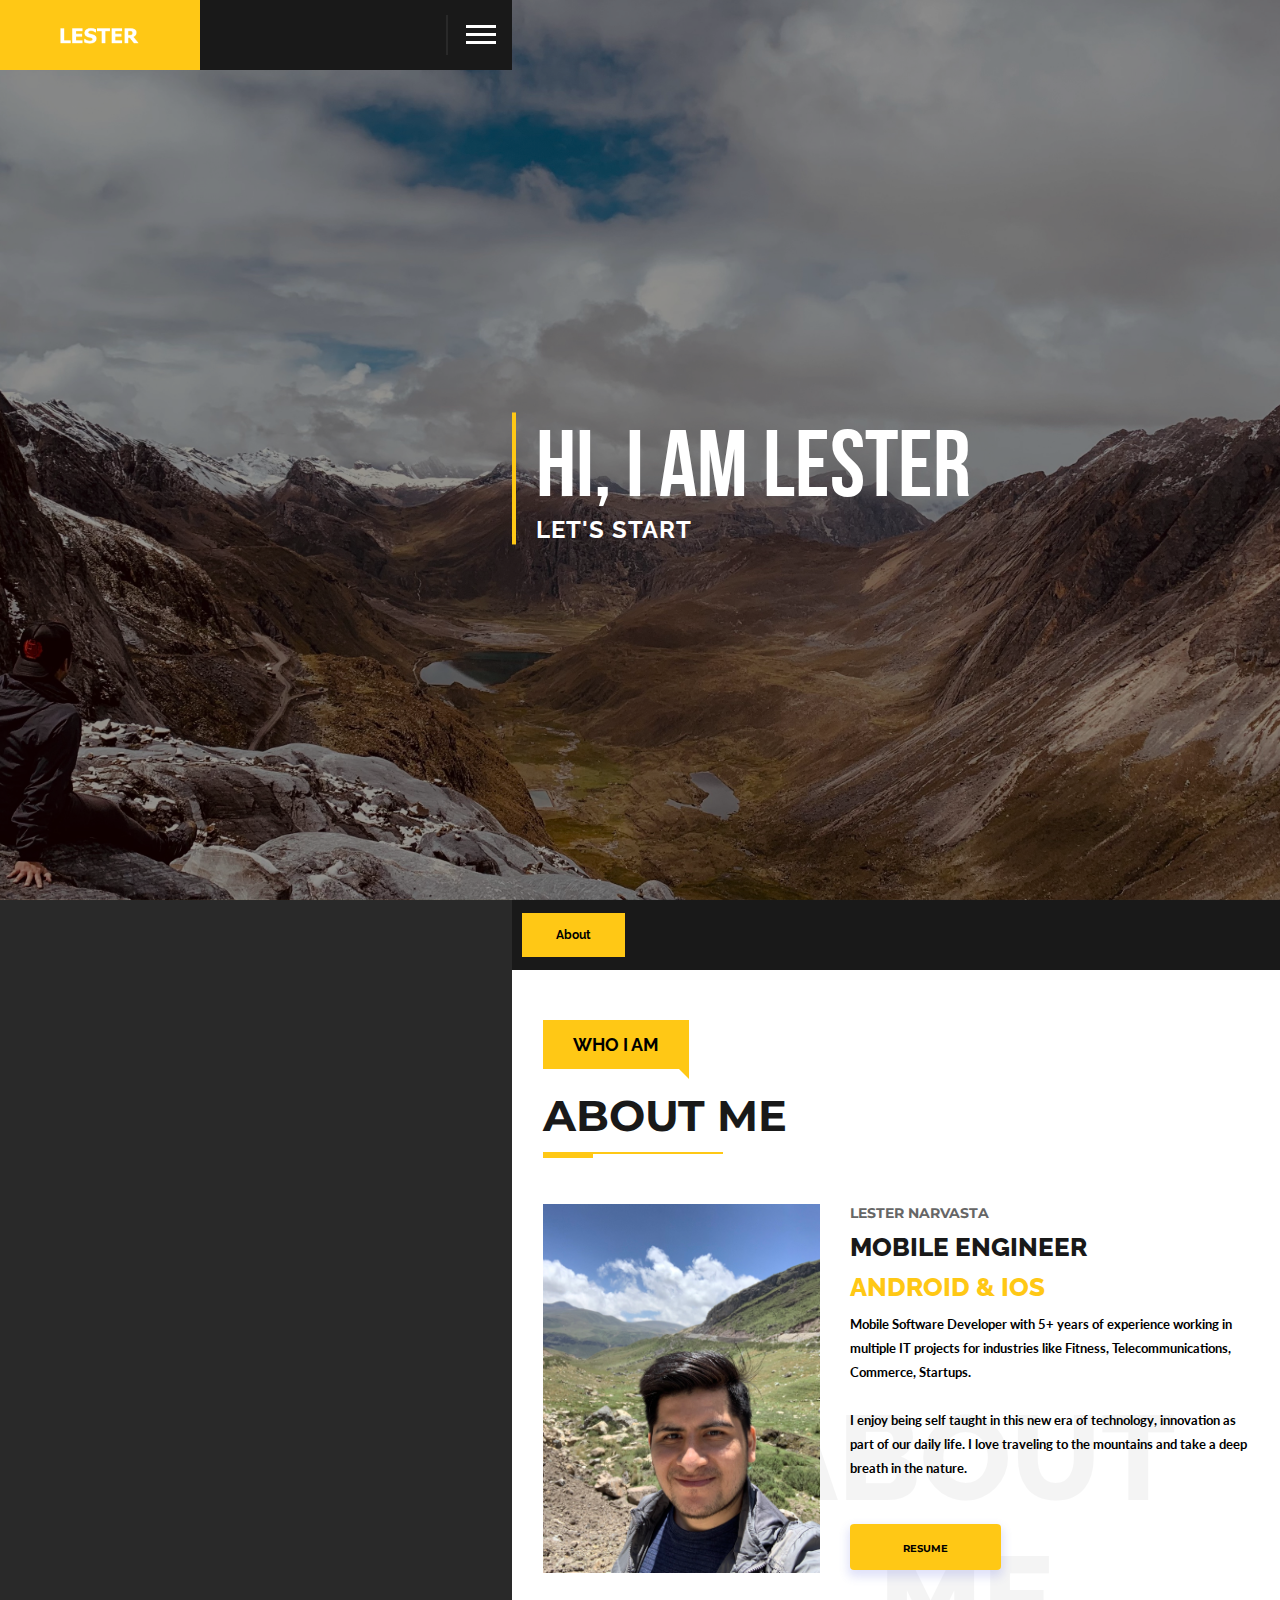
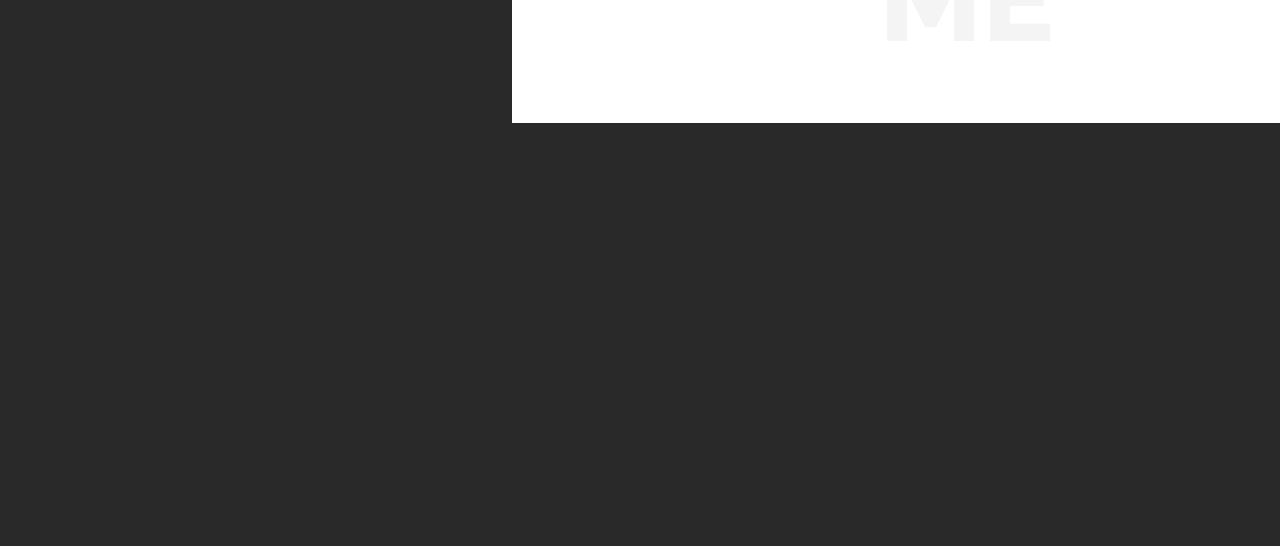
==== commit 88f469fb: "update link for resume in index file" ====
--- a/index.html
+++ b/index.html
@@ -157,7 +157,7 @@
                                                 <br><br>
 
                                             </p>
-                                            <a href="#" class="btn hide-icon"><i class="fa fa-angle-right"></i><span>View  CV(In progress)</span></a>	
+                                            <a href="https://lesternr.com/cv" target="_blank" class="btn hide-icon"><i class="fa fa-angle-right"></i><span>RESUME</span></a>	
                                         </div>
                                     </div>
                                 </div>
@@ -255,4 +255,4 @@
         <script type="text/javascript" src="./res/plugins.js"></script>
         <script type="text/javascript" src="./res/scripts.js"></script>
     
-</body></html>+</body></html>
